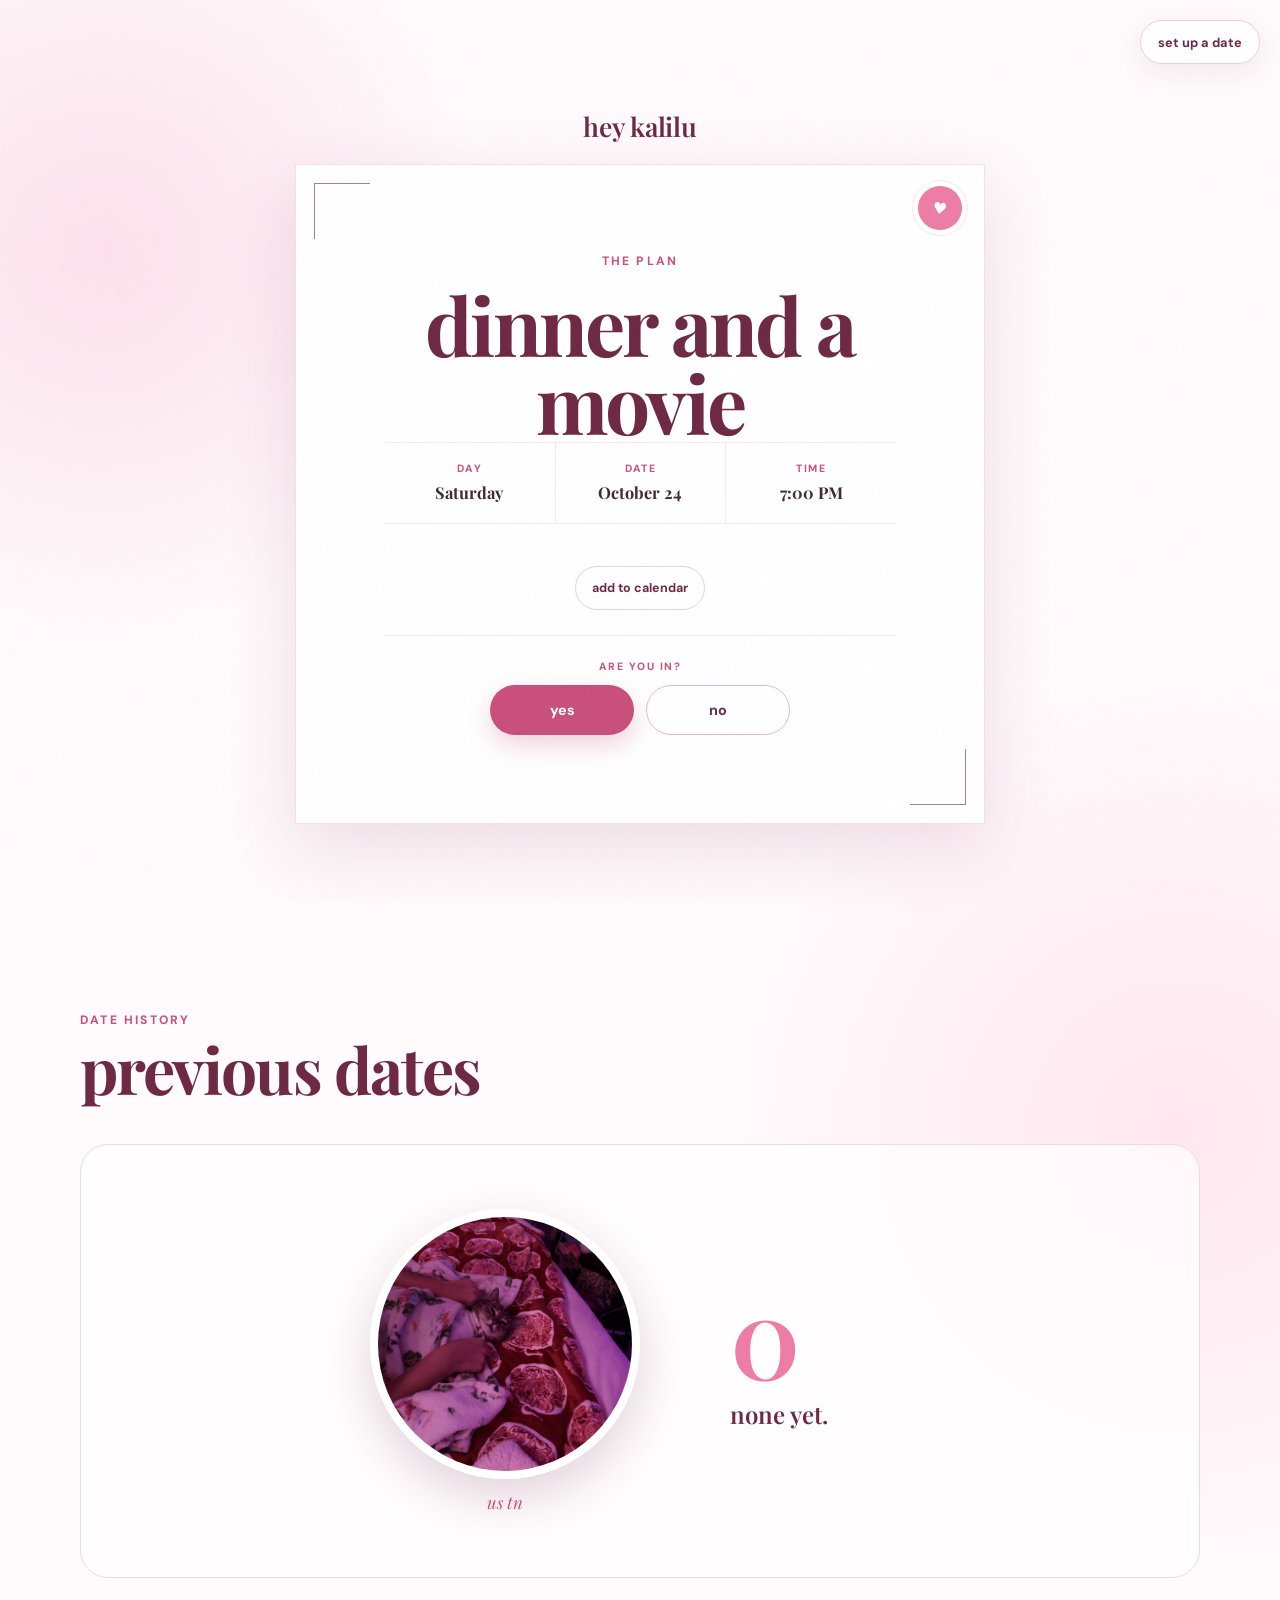
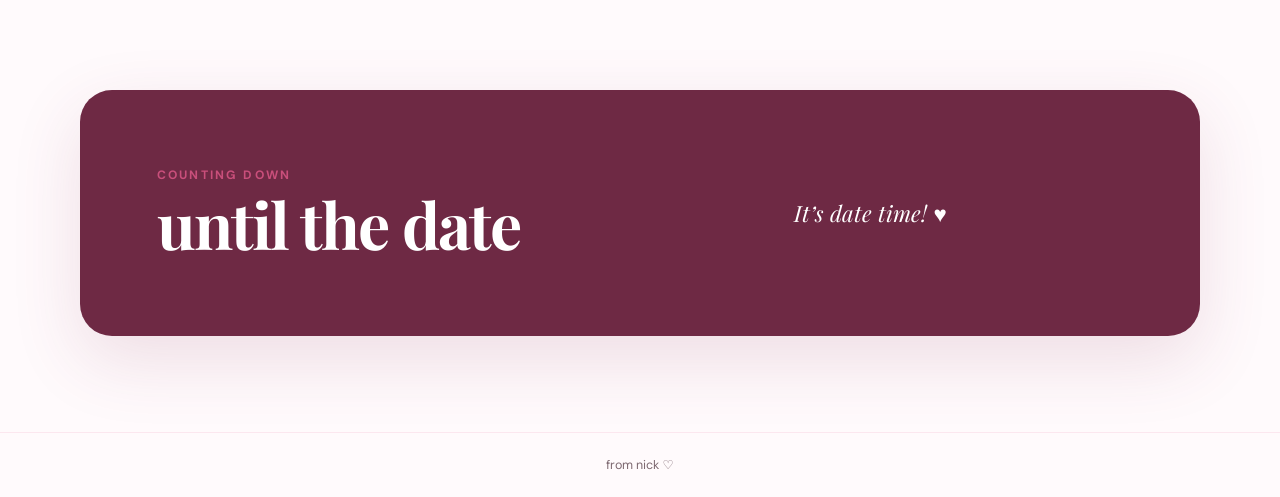
==== index.html @ b5b6024d "initial commit" ====
<!doctype html>
<html lang="en">
  <head>
    <meta charset="UTF-8" />
    <meta name="viewport" content="width=device-width, initial-scale=1.0" />
    <meta name="theme-color" content="#fff7fa" />
    <meta name="description" content="Tonight's plan for Kalilu." />
    <title>hey kalilu</title>
    <link rel="preconnect" href="https://fonts.googleapis.com" />
    <link rel="preconnect" href="https://fonts.gstatic.com" crossorigin />
    <link href="https://fonts.googleapis.com/css2?family=DM+Sans:wght@400;500;600;700&family=Playfair+Display:ital,wght@0,600;1,600&display=swap" rel="stylesheet" />
    <link rel="stylesheet" href="styles.css" />
  </head>
  <body>
    <div class="petal-field" aria-hidden="true"></div>

    <nav class="site-toolbar" aria-label="Date options">
      <a class="setup-date-link" data-reply-link href="setup.html">set up a date</a>
    </nav>

    <main>
      <section class="hero" aria-labelledby="plan-title">
        <p class="top-note">hey <span data-her-name>kalilu</span></p>

        <div class="card invitation-card">
          <div class="stamp" aria-hidden="true">♥</div>
          <p class="eyebrow plan-label">the plan</p>
          <h1 id="plan-title" data-plan-title>dinner and a movie</h1>
          <p class="plan-note" data-plan-note hidden></p>

          <div class="date-ticket" aria-label="Date details">
            <div>
              <span class="detail-label">Day</span>
              <strong data-day>Saturday</strong>
            </div>
            <div>
              <span class="detail-label">Date</span>
              <strong data-date>October 24</strong>
            </div>
            <div>
              <span class="detail-label">Time</span>
              <strong data-time>7:00 PM</strong>
            </div>
          </div>

          <div class="location" data-location-wrap hidden>
            <span class="detail-label">Location</span>
            <strong data-location></strong>
          </div>

          <a class="calendar-button" data-calendar download="date.ics" href="#">add to calendar</a>

          <div class="response-box">
            <span class="detail-label">Are you in?</span>
            <div class="response-actions">
              <button class="button button-primary" data-response="yes" type="button">yes</button>
              <button class="button button-secondary" data-response="no" type="button">no</button>
            </div>
          </div>

        </div>
      </section>

      <section class="date-history section-shell" aria-labelledby="history-title">
        <div class="section-heading">
          <p class="eyebrow">date history</p>
          <h2 id="history-title">previous dates</h2>
        </div>

        <div class="history-empty">
          <figure class="tonight-photo">
            <img src="assets/us-tonight.jpg" alt="Us together in bed with the cat" />
            <figcaption>us tn</figcaption>
          </figure>
          <div class="empty-copy">
            <span class="empty-count">0</span>
            <p>none yet.</p>
          </div>
        </div>
      </section>

      <section class="countdown-section section-shell" aria-labelledby="countdown-title">
        <div class="countdown-copy">
          <p class="eyebrow">Counting down</p>
          <h2 id="countdown-title">until the date</h2>
        </div>
        <div class="countdown" aria-live="polite">
          <div><strong id="days">00</strong><span>days</span></div>
          <div><strong id="hours">00</strong><span>hours</span></div>
          <div><strong id="minutes">00</strong><span>minutes</span></div>
          <div><strong id="seconds">00</strong><span>seconds</span></div>
        </div>
        <p class="countdown-fallback" id="countdown-fallback" hidden>It’s date time! ♥</p>
      </section>

    </main>

    <footer>from <span data-your-name>nicky</span> <span aria-hidden="true">♡</span></footer>

    <script src="script.js"></script>
  </body>
</html>
---- styles.css ----
:root {
  --paper: #fffafc;
  --blush: #fce7ef;
  --rose: #ed7da5;
  --rose-dark: #c94f7b;
  --berry: #6e2944;
  --ink: #3f2932;
  --muted: #7d6870;
  --white: #ffffff;
  --shadow: 0 24px 70px rgba(132, 50, 83, 0.14);
  --serif: "Playfair Display", Georgia, serif;
  --sans: "DM Sans", system-ui, sans-serif;
}

* { box-sizing: border-box; }
[hidden] { display: none !important; }

html { scroll-behavior: smooth; }

body {
  margin: 0;
  color: var(--ink);
  background:
    radial-gradient(circle at 8% 12%, rgba(247, 190, 211, 0.42), transparent 24rem),
    radial-gradient(circle at 92% 54%, rgba(255, 218, 231, 0.6), transparent 28rem),
    var(--paper);
  font-family: var(--sans);
  overflow-x: hidden;
}

body::before {
  content: "";
  position: fixed;
  inset: 0;
  pointer-events: none;
  opacity: 0.28;
  background-image: url("data:image/svg+xml,%3Csvg viewBox='0 0 180 180' xmlns='http://www.w3.org/2000/svg'%3E%3Cfilter id='n'%3E%3CfeTurbulence type='fractalNoise' baseFrequency='.9' numOctaves='3' stitchTiles='stitch'/%3E%3C/filter%3E%3Crect width='100%25' height='100%25' filter='url(%23n)' opacity='.07'/%3E%3C/svg%3E");
  z-index: 10;
}

button, a { -webkit-tap-highlight-color: transparent; }

.site-toolbar {
  position: absolute;
  top: 1.25rem;
  right: 1.25rem;
  z-index: 11;
}

.setup-date-link {
  min-height: 44px;
  padding: 0.72rem 1.05rem;
  display: inline-flex;
  align-items: center;
  justify-content: center;
  color: var(--berry);
  background: rgba(255, 255, 255, 0.82);
  border: 1px solid #edcfda;
  border-radius: 999px;
  box-shadow: 0 8px 24px rgba(110, 41, 68, 0.08);
  font-size: 0.8rem;
  font-weight: 700;
  text-decoration: none;
  backdrop-filter: blur(10px);
  transition: transform 180ms ease, background 180ms ease;
}

.setup-date-link:hover { transform: translateY(-2px); background: var(--white); }
.setup-date-link:focus-visible { outline: 3px solid rgba(237, 125, 165, 0.36); outline-offset: 3px; }

.hero {
  min-height: 100svh;
  display: grid;
  place-items: center;
  align-content: center;
  gap: 1.25rem;
  padding: 5rem 1.25rem 3rem;
  position: relative;
}

.eyebrow {
  margin: 0;
  color: var(--rose-dark);
  font-size: 0.76rem;
  font-weight: 700;
  letter-spacing: 0.18em;
  text-transform: uppercase;
}

.top-note {
  margin: 0;
  color: var(--berry);
  font: 600 clamp(1.2rem, 3vw, 1.65rem) var(--serif);
  letter-spacing: -0.01em;
}

.card {
  width: min(690px, 100%);
  padding: clamp(2.2rem, 7vw, 5.5rem);
  text-align: center;
  background: rgba(255, 255, 255, 0.92);
  border: 1px solid rgba(201, 79, 123, 0.18);
  border-radius: 2px;
  box-shadow: var(--shadow);
  position: relative;
}

.invitation-card::before,
.invitation-card::after {
  content: "";
  position: absolute;
  width: 55px;
  height: 55px;
  border-color: var(--rose);
  opacity: 0.55;
}

.invitation-card::before { top: 18px; left: 18px; border-top: 1px solid; border-left: 1px solid; }
.invitation-card::after { right: 18px; bottom: 18px; border-right: 1px solid; border-bottom: 1px solid; }

.stamp {
  position: absolute;
  top: 1.35rem;
  right: 1.35rem;
  width: 44px;
  aspect-ratio: 1;
  display: grid;
  place-items: center;
  color: var(--white);
  background: var(--rose);
  border-radius: 50%;
  transform: rotate(8deg);
  box-shadow: 0 0 0 5px #fff, 0 0 0 6px var(--blush);
}

h1, h2, h3 { font-family: var(--serif); }

h1 {
  max-width: 520px;
  margin: 0 auto;
  color: var(--berry);
  font-size: clamp(2.55rem, 8vw, 5rem);
  line-height: 0.98;
  letter-spacing: -0.035em;
}

.plan-label { margin-bottom: 1rem; }

.plan-note {
  max-width: 500px;
  margin: 1.5rem auto 2rem;
  color: var(--muted);
  line-height: 1.75;
  white-space: pre-line;
}

.date-ticket {
  display: grid;
  grid-template-columns: repeat(3, 1fr);
  margin: 0 auto 1.4rem;
  border-block: 1px solid var(--blush);
}

.date-ticket > div { padding: 1.2rem 0.75rem; }
.date-ticket > div + div { border-left: 1px solid var(--blush); }

.detail-label {
  display: block;
  margin-bottom: 0.38rem;
  color: var(--rose-dark);
  font-size: 0.66rem;
  font-weight: 700;
  letter-spacing: 0.14em;
  text-transform: uppercase;
}

.date-ticket strong { font-family: var(--serif); font-size: 1.02rem; }

.location { margin: -0.25rem 0 0; color: var(--muted); font-size: 0.9rem; text-align: center; }
.location strong { color: var(--ink); font: 600 1rem var(--serif); }

.calendar-button {
  min-height: 44px;
  margin-top: 1.2rem;
  padding: 0.65rem 1rem;
  color: var(--berry);
  background: transparent;
  border: 1px solid #edcfda;
  border-radius: 999px;
  font: 700 0.78rem var(--sans);
  cursor: pointer;
  display: inline-flex;
  align-items: center;
  justify-content: center;
  text-decoration: none;
}
.calendar-button:hover { background: var(--blush); }
.calendar-button:focus-visible { outline: 3px solid rgba(237, 125, 165, 0.36); outline-offset: 3px; }

.response-box { margin-top: 1.6rem; padding-top: 1.5rem; border-top: 1px solid var(--blush); }
.response-actions { display: grid; grid-template-columns: 1fr 1fr; gap: 0.7rem; max-width: 300px; margin: 0.75rem auto 0; }
.response-actions .button { width: 100%; }

.actions { display: flex; justify-content: center; gap: 0.75rem; flex-wrap: wrap; }

.button {
  min-height: 50px;
  padding: 0.85rem 1.35rem;
  border: 1px solid transparent;
  border-radius: 999px;
  font: 700 0.9rem var(--sans);
  cursor: pointer;
  transition: transform 180ms ease, box-shadow 180ms ease, background 180ms ease;
}

.button:hover { transform: translateY(-2px); }
.button:focus-visible { outline: 3px solid rgba(237, 125, 165, 0.36); outline-offset: 3px; }
.button-primary { color: var(--white); background: var(--rose-dark); box-shadow: 0 10px 24px rgba(201, 79, 123, 0.25); }
.button-primary:hover { background: var(--berry); box-shadow: 0 13px 30px rgba(110, 41, 68, 0.25); }
.button-secondary { color: var(--berry); background: var(--white); border-color: #edb5c9; }
.button-secondary:hover { background: #fff6f9; }

.section-shell { width: min(1120px, calc(100% - 2.5rem)); margin: 0 auto; }
.section-heading { max-width: 650px; margin-bottom: 2.5rem; }
h2 { margin: 0.45rem 0 0; color: var(--berry); font-size: clamp(2.2rem, 5vw, 4.25rem); line-height: 1.07; letter-spacing: -0.03em; }

.date-history { padding: 7rem 0; }
.history-empty {
  min-height: 360px;
  padding: clamp(2rem, 6vw, 4rem);
  display: flex;
  align-items: center;
  justify-content: center;
  gap: clamp(2rem, 7vw, 6rem);
  background: rgba(255, 255, 255, 0.72);
  border: 1px solid #f3d7e1;
  border-radius: 28px;
}

.tonight-photo { margin: 0; text-align: center; }
.tonight-photo img {
  width: clamp(190px, 24vw, 270px);
  aspect-ratio: 1;
  display: block;
  object-fit: cover;
  object-position: 46% 54%;
  border: 8px solid var(--white);
  border-radius: 50%;
  box-shadow: 0 18px 50px rgba(110, 41, 68, 0.2);
}
.tonight-photo figcaption {
  margin-top: 0.8rem;
  color: var(--rose-dark);
  font: italic 1.05rem var(--serif);
}
.empty-copy { min-width: 180px; }
.empty-count { display: block; color: var(--rose); font: 600 clamp(4rem, 10vw, 7rem)/0.8 var(--serif); }
.empty-copy p { margin: 1.25rem 0 0.2rem; color: var(--berry); font: 600 1.5rem var(--serif); }

.countdown-section {
  padding: clamp(2.5rem, 6vw, 5rem);
  display: grid;
  grid-template-columns: 0.9fr 1.1fr;
  gap: 3rem;
  align-items: center;
  color: var(--white);
  background: var(--berry);
  border-radius: 32px;
  box-shadow: var(--shadow);
}

.countdown-section h2 { color: var(--white); }
.countdown { display: grid; grid-template-columns: repeat(4, 1fr); gap: 0.7rem; }
.countdown div { padding: 1.15rem 0.5rem; text-align: center; border: 1px solid rgba(255,255,255,0.18); border-radius: 16px; background: rgba(255,255,255,0.07); }
.countdown strong { display: block; font: 600 clamp(1.6rem, 4vw, 2.8rem) var(--serif); }
.countdown span { color: #efbccf; font-size: 0.68rem; text-transform: uppercase; letter-spacing: 0.1em; }
.countdown-fallback { text-align: center; font: italic 1.4rem var(--serif); }

footer { margin-top: 6rem; padding: 1.5rem; text-align: center; color: var(--muted); font-size: 0.78rem; border-top: 1px solid var(--blush); }

@media (max-width: 760px) {
  .site-toolbar {
    position: relative;
    top: auto;
    right: auto;
    padding: max(0.85rem, env(safe-area-inset-top)) 1.25rem 0;
  }
  .setup-date-link { width: 100%; min-height: 48px; }
  .hero { min-height: calc(100svh - 64px); padding-top: 2.5rem; }
  .card { padding: 4rem 1.35rem 2.2rem; }
  .stamp { width: 36px; font-size: 0.8rem; }
  .date-ticket { grid-template-columns: 1fr; }
  .date-ticket > div { padding: 0.8rem; }
  .date-ticket > div + div { border-left: 0; border-top: 1px solid var(--blush); }
  .actions { display: grid; }
  .history-empty { flex-direction: column; text-align: center; }
  .countdown-section { grid-template-columns: 1fr; gap: 2rem; border-radius: 24px; }
  .countdown { grid-template-columns: repeat(2, 1fr); }
  .date-history { padding-block: 5rem; }
}

/* Link builder */
.setup-page { min-height: 100svh; padding: 3rem 1.25rem; }
.setup-shell { width: min(760px, 100%); margin: 0 auto; }
.setup-card { padding: clamp(1.4rem, 5vw, 3rem); text-align: left; border-radius: 24px; }
.setup-form { display: grid; grid-template-columns: 1fr 1fr; gap: 1.1rem; }
.field { display: grid; gap: 0.45rem; }
.field-wide { grid-column: 1 / -1; }
.field label { color: var(--berry); font-size: 0.78rem; font-weight: 700; }
.person-field { margin: 0 0 0.25rem; padding: 0; border: 0; }
.person-field legend { margin-bottom: 0.65rem; color: var(--berry); font-size: 0.78rem; font-weight: 700; }
.person-picker { display: grid; grid-template-columns: 1fr 1fr; gap: 0.75rem; }
.person-picker input { position: absolute; width: 1px; height: 1px; opacity: 0; }
.person-picker label {
  min-height: 52px;
  display: grid;
  place-items: center;
  color: var(--berry);
  background: var(--white);
  border: 1px solid #edcfda;
  border-radius: 14px;
  font-weight: 700;
  cursor: pointer;
  transition: border-color 180ms ease, background 180ms ease, color 180ms ease;
}
.person-picker input:checked + label { color: var(--white); background: var(--berry); border-color: var(--berry); }
.person-picker input:focus-visible + label { outline: 3px solid rgba(237, 125, 165, 0.36); outline-offset: 3px; }
.field input, .field textarea, .field select {
  width: 100%;
  padding: 0.9rem 1rem;
  color: var(--ink);
  background: var(--white);
  border: 1px solid #edcfda;
  border-radius: 12px;
  font: 500 1rem var(--sans);
}
.field textarea { min-height: 100px; resize: vertical; }
.field input:focus, .field textarea:focus, .field select:focus { outline: 3px solid rgba(237, 125, 165, 0.25); border-color: var(--rose); }
.setup-form .button { grid-column: 1 / -1; justify-self: start; margin-top: 0.5rem; }
.link-result { margin-top: 1.5rem; padding: 1.25rem; background: var(--blush); border-radius: 16px; }
.link-result label { display: block; margin-bottom: 0.5rem; color: var(--berry); font-size: 0.78rem; font-weight: 700; }
.link-row { display: flex; gap: 0.65rem; }
.link-row input { min-width: 0; flex: 1; padding: 0.75rem; border: 1px solid #edcfda; border-radius: 10px; font: 0.82rem var(--sans); }
.result-actions { display: flex; gap: 0.75rem; margin-top: 0.8rem; align-items: center; }
.preview-link { color: var(--berry); font-size: 0.86rem; font-weight: 700; }

/* Response builder and reply page */
.response-page { min-height: 100svh; display: grid; place-items: center; padding: 2rem 1.25rem; }
.response-shell { width: min(620px, 100%); }
.response-card { padding: clamp(2rem, 8vw, 4.5rem); border-radius: 26px; }
.response-card h1 { margin-bottom: 0.75rem; font-size: clamp(3rem, 10vw, 5.5rem); }
.response-from { margin-bottom: 0.8rem; }
.response-reference { margin: 0 0 2rem; color: var(--muted); }
.response-form { display: grid; gap: 1.1rem; text-align: left; }
.response-form .button { justify-self: center; margin-top: 0.25rem; }
.response-message { margin: 1.5rem auto 0; color: var(--ink); font-size: 1.05rem; line-height: 1.65; white-space: pre-line; }
.response-free { margin: 1.5rem auto 0; color: var(--rose-dark); font: 600 1.25rem var(--serif); }
.reply-result { margin-top: 1.5rem; padding: 1.15rem; text-align: left; background: var(--blush); border-radius: 16px; }
.reply-result > label { display: block; margin-bottom: 0.5rem; color: var(--berry); font-size: 0.78rem; font-weight: 700; }
.reply-status { color: var(--muted); font-size: 0.76rem; }

@media (max-width: 600px) {
  .setup-form { grid-template-columns: 1fr; }
  .field-wide { grid-column: auto; }
  .setup-form .button { grid-column: auto; width: 100%; }
  .link-row { flex-direction: column; }
  .response-form .button { width: 100%; }
}

@media (prefers-reduced-motion: reduce) {
  *, *::before, *::after { scroll-behavior: auto !important; animation-duration: 0.01ms !important; animation-iteration-count: 1 !important; transition-duration: 0.01ms !important; }
}
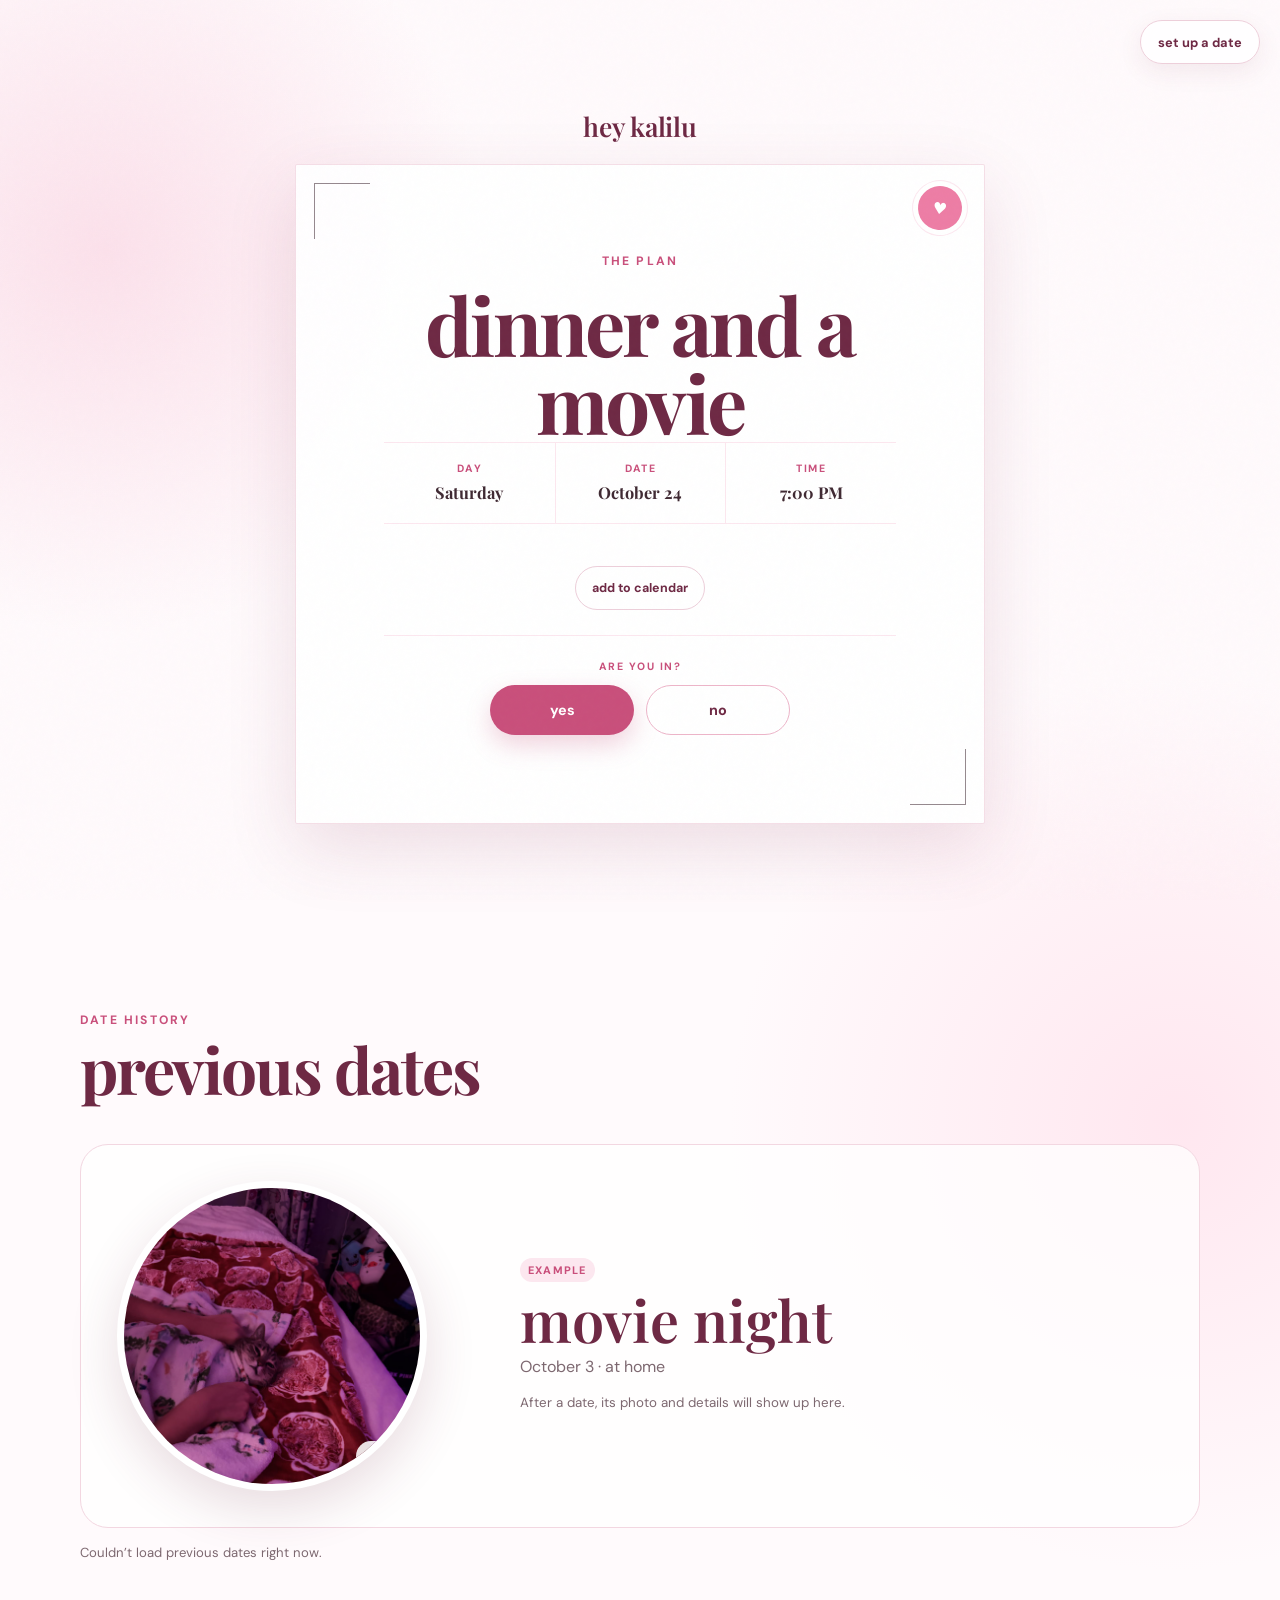
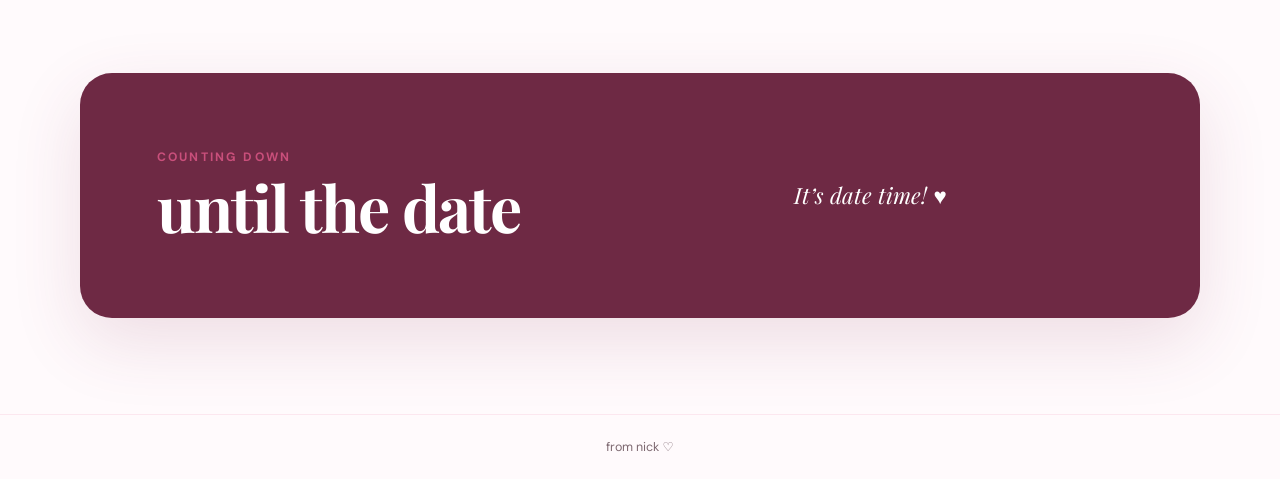
==== commit e3e242af: "another update" ====
--- a/index.html
+++ b/index.html
@@ -4,8 +4,21 @@
     <meta charset="UTF-8" />
     <meta name="viewport" content="width=device-width, initial-scale=1.0" />
     <meta name="theme-color" content="#fff7fa" />
-    <meta name="description" content="Tonight's plan for Kalilu." />
-    <title>hey kalilu</title>
+    <meta name="description" content="A date plan for you." />
+    <meta property="og:title" content="date invite" />
+    <meta property="og:description" content="a date plan for you ♡" />
+    <meta property="og:type" content="website" />
+    <meta property="og:url" content="https://beanzbeanz.github.io/dateapp/" />
+    <meta property="og:image" content="https://beanzbeanz.github.io/dateapp/assets/date-invite-preview.png" />
+    <meta property="og:image:type" content="image/png" />
+    <meta property="og:image:width" content="1200" />
+    <meta property="og:image:height" content="630" />
+    <meta property="og:image:alt" content="Date invite on a pink background" />
+    <meta name="twitter:card" content="summary_large_image" />
+    <meta name="twitter:title" content="date invite" />
+    <meta name="twitter:description" content="a date plan for you ♡" />
+    <meta name="twitter:image" content="https://beanzbeanz.github.io/dateapp/assets/date-invite-preview.png" />
+    <title>date invite</title>
     <link rel="preconnect" href="https://fonts.googleapis.com" />
     <link rel="preconnect" href="https://fonts.gstatic.com" crossorigin />
     <link href="https://fonts.googleapis.com/css2?family=DM+Sans:wght@400;500;600;700&family=Playfair+Display:ital,wght@0,600;1,600&display=swap" rel="stylesheet" />
@@ -67,16 +80,21 @@
           <h2 id="history-title">previous dates</h2>
         </div>
 
-        <div class="history-empty">
-          <figure class="tonight-photo">
-            <img src="assets/us-tonight.jpg" alt="Us together in bed with the cat" />
-            <figcaption>us tn</figcaption>
-          </figure>
-          <div class="empty-copy">
-            <span class="empty-count">0</span>
-            <p>none yet.</p>
-          </div>
+        <div class="history-list" id="history-list">
+          <article class="history-card history-example" data-history-example>
+            <figure class="history-photo">
+              <img src="assets/us-tonight.jpg" alt="Us together in bed with the cat" />
+              <figcaption>us tn</figcaption>
+            </figure>
+            <div class="history-card-copy">
+              <span class="history-badge">example</span>
+              <h3>movie night</h3>
+              <p>October 3 · at home</p>
+              <small>After a date, its photo and details will show up here.</small>
+            </div>
+          </article>
         </div>
+        <p class="history-status" id="history-status" aria-live="polite"></p>
       </section>
 
       <section class="countdown-section section-shell" aria-labelledby="countdown-title">
@@ -97,6 +115,8 @@
 
     <footer>from <span data-your-name>nicky</span> <span aria-hidden="true">♡</span></footer>
 
+    <script src="supabase-config.js"></script>
+    <script src="shared-data.js"></script>
     <script src="script.js"></script>
   </body>
 </html>
--- a/styles.css
+++ b/styles.css
@@ -257,6 +257,43 @@
 .empty-count { display: block; color: var(--rose); font: 600 clamp(4rem, 10vw, 7rem)/0.8 var(--serif); }
 .empty-copy p { margin: 1.25rem 0 0.2rem; color: var(--berry); font: 600 1.5rem var(--serif); }
 
+.history-list { display: grid; gap: 1.25rem; }
+.history-card {
+  min-height: 250px;
+  padding: clamp(1.25rem, 4vw, 2.25rem);
+  display: grid;
+  grid-template-columns: minmax(180px, 0.7fr) 1.3fr;
+  gap: clamp(1.5rem, 5vw, 3.5rem);
+  align-items: center;
+  background: rgba(255, 255, 255, 0.76);
+  border: 1px solid #f3d7e1;
+  border-radius: 28px;
+}
+.history-photo {
+  width: 100%;
+  max-width: 310px;
+  aspect-ratio: 1;
+  margin: 0;
+  position: relative;
+  overflow: hidden;
+  display: grid;
+  place-items: center;
+  color: var(--rose-dark);
+  background: var(--blush);
+  border: 7px solid var(--white);
+  border-radius: 50%;
+  box-shadow: 0 18px 50px rgba(110, 41, 68, 0.16);
+}
+.history-photo img { width: 100%; height: 100%; display: block; object-fit: cover; object-position: 46% 54%; }
+.history-photo figcaption { position: absolute; right: 1rem; bottom: 0.8rem; padding: 0.3rem 0.55rem; color: var(--berry); background: rgba(255,255,255,0.88); border-radius: 999px; font: italic 0.9rem var(--serif); }
+.history-photo-upload span { font-weight: 700; }
+.history-photo-upload input { position: absolute; inset: 0; width: 100%; height: 100%; cursor: pointer; opacity: 0; }
+.history-card-copy h3 { margin: 0.6rem 0 0.4rem; color: var(--berry); font: 600 clamp(2rem, 5vw, 3.6rem)/1.05 var(--serif); }
+.history-card-copy p { margin: 0; color: var(--muted); }
+.history-card-copy small { display: block; max-width: 42ch; margin-top: 1rem; color: var(--muted); line-height: 1.55; }
+.history-badge { padding: 0.3rem 0.55rem; color: var(--rose-dark); background: var(--blush); border-radius: 999px; font-size: 0.68rem; font-weight: 800; letter-spacing: 0.1em; text-transform: uppercase; }
+.history-status { min-height: 1.2em; margin: 1rem 0 0; color: var(--muted); font-size: 0.82rem; }
+
 .countdown-section {
   padding: clamp(2.5rem, 6vw, 5rem);
   display: grid;
@@ -294,6 +331,8 @@
   .date-ticket > div + div { border-left: 0; border-top: 1px solid var(--blush); }
   .actions { display: grid; }
   .history-empty { flex-direction: column; text-align: center; }
+  .history-card { grid-template-columns: 1fr; text-align: center; }
+  .history-photo { max-width: 250px; margin-inline: auto; }
   .countdown-section { grid-template-columns: 1fr; gap: 2rem; border-radius: 24px; }
   .countdown { grid-template-columns: repeat(2, 1fr); }
   .date-history { padding-block: 5rem; }
@@ -303,8 +342,8 @@
 .setup-page { min-height: 100svh; padding: 3rem 1.25rem; }
 .setup-shell { width: min(760px, 100%); margin: 0 auto; }
 .setup-card { padding: clamp(1.4rem, 5vw, 3rem); text-align: left; border-radius: 24px; }
-.setup-form { display: grid; grid-template-columns: 1fr 1fr; gap: 1.1rem; }
-.field { display: grid; gap: 0.45rem; }
+.setup-form { display: grid; grid-template-columns: minmax(0, 1fr) minmax(0, 1fr); gap: 1.1rem; }
+.field { min-width: 0; display: grid; gap: 0.45rem; }
 .field-wide { grid-column: 1 / -1; }
 .field label { color: var(--berry); font-size: 0.78rem; font-weight: 700; }
 .person-field { margin: 0 0 0.25rem; padding: 0; border: 0; }
@@ -326,6 +365,8 @@
 .person-picker input:checked + label { color: var(--white); background: var(--berry); border-color: var(--berry); }
 .person-picker input:focus-visible + label { outline: 3px solid rgba(237, 125, 165, 0.36); outline-offset: 3px; }
 .field input, .field textarea, .field select {
+  min-width: 0;
+  max-width: 100%;
   width: 100%;
   padding: 0.9rem 1rem;
   color: var(--ink);
@@ -334,14 +375,28 @@
   border-radius: 12px;
   font: 500 1rem var(--sans);
 }
+.field input[type="date"], .field input[type="time"] {
+  min-height: 52px;
+  display: block;
+  appearance: none;
+  -webkit-appearance: none;
+}
+.field input[type="date"]::-webkit-date-and-time-value,
+.field input[type="time"]::-webkit-date-and-time-value {
+  min-width: 0;
+  text-align: left;
+}
 .field textarea { min-height: 100px; resize: vertical; }
 .field input:focus, .field textarea:focus, .field select:focus { outline: 3px solid rgba(237, 125, 165, 0.25); border-color: var(--rose); }
 .setup-form .button { grid-column: 1 / -1; justify-self: start; margin-top: 0.5rem; }
+.form-status { min-height: 1.25rem; margin: 0; color: var(--rose-dark); font-size: 0.82rem; line-height: 1.45; }
+.button:disabled { cursor: wait; opacity: 0.65; transform: none; }
 .link-result { margin-top: 1.5rem; padding: 1.25rem; background: var(--blush); border-radius: 16px; }
 .link-result label { display: block; margin-bottom: 0.5rem; color: var(--berry); font-size: 0.78rem; font-weight: 700; }
 .link-row { display: flex; gap: 0.65rem; }
 .link-row input { min-width: 0; flex: 1; padding: 0.75rem; border: 1px solid #edcfda; border-radius: 10px; font: 0.82rem var(--sans); }
-.result-actions { display: flex; gap: 0.75rem; margin-top: 0.8rem; align-items: center; }
+.result-actions { display: flex; flex-wrap: wrap; gap: 0.75rem; margin-top: 0.8rem; align-items: center; }
+.messages-link { min-height: 44px; padding: 0.68rem 0.9rem; text-decoration: none; }
 .preview-link { color: var(--berry); font-size: 0.86rem; font-weight: 700; }
 
 /* Response builder and reply page */
@@ -360,10 +415,14 @@
 .reply-status { color: var(--muted); font-size: 0.76rem; }
 
 @media (max-width: 600px) {
-  .setup-form { grid-template-columns: 1fr; }
+  .setup-page { padding-inline: 0.75rem; }
+  .setup-card { min-width: 0; padding-inline: 1rem; }
+  .setup-form { min-width: 0; grid-template-columns: minmax(0, 1fr); }
   .field-wide { grid-column: auto; }
   .setup-form .button { grid-column: auto; width: 100%; }
   .link-row { flex-direction: column; }
+  .result-actions { align-items: stretch; flex-direction: column; }
+  .messages-link { width: 100%; }
   .response-form .button { width: 100%; }
 }
 
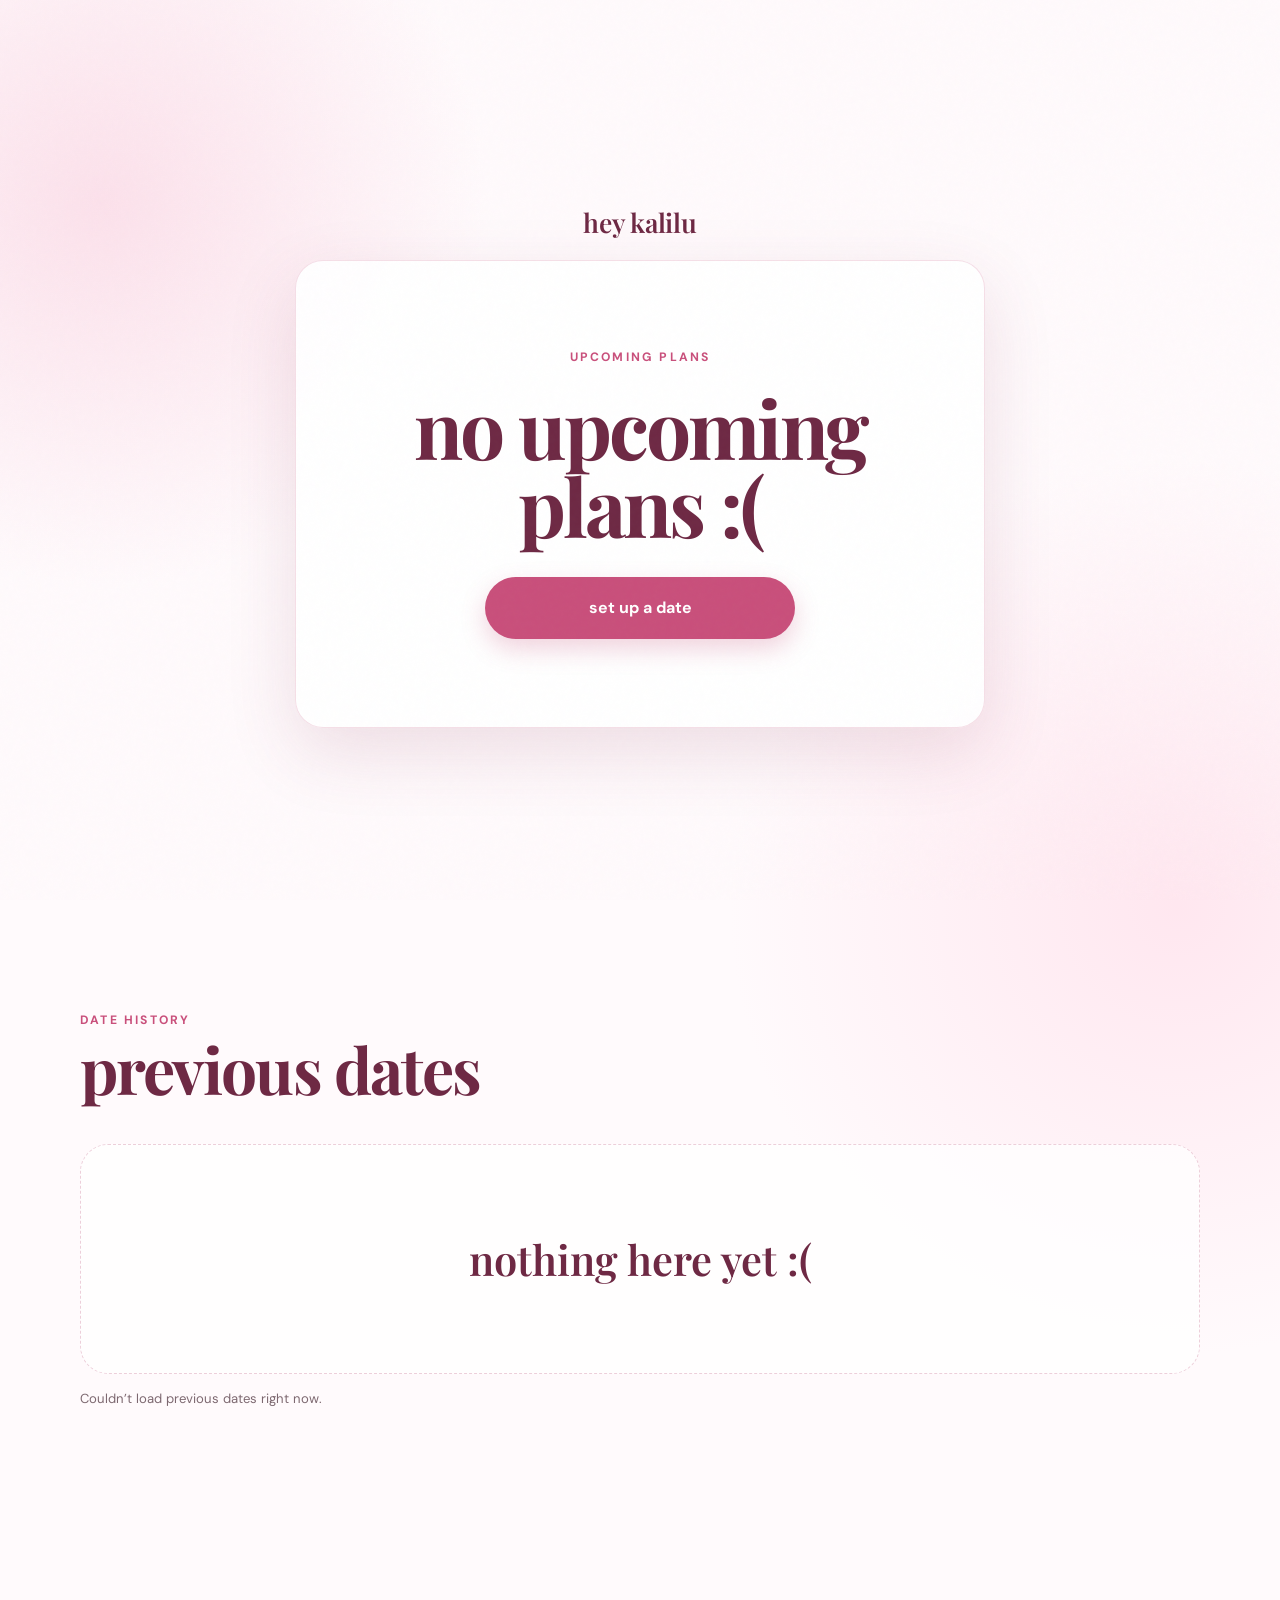
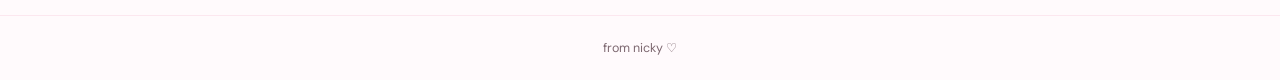
==== commit cc4c1139: "derp" ====
--- a/index.html
+++ b/index.html
@@ -28,14 +28,16 @@
     <div class="petal-field" aria-hidden="true"></div>
 
     <nav class="site-toolbar" aria-label="Date options">
-      <a class="setup-date-link" data-reply-link href="setup.html">set up a date</a>
+      <a class="setup-date-link" data-setup-link href="setup.html">set up a date</a>
     </nav>
 
     <main>
       <section class="hero" aria-labelledby="plan-title">
         <p class="top-note">hey <span data-her-name>kalilu</span></p>
 
-        <div class="card invitation-card">
+        <p class="plan-loading" data-plan-loading aria-live="polite">checking upcoming plans…</p>
+
+        <div class="card invitation-card" data-plan-card hidden>
           <div class="stamp" aria-hidden="true">♥</div>
           <p class="eyebrow plan-label">the plan</p>
           <h1 id="plan-title" data-plan-title>dinner and a movie</h1>
@@ -63,7 +65,9 @@
 
           <a class="calendar-button" data-calendar download="date.ics" href="#">add to calendar</a>
 
-          <div class="response-box">
+          <p class="plan-status" data-plan-status hidden></p>
+
+          <div class="response-box" data-response-box>
             <span class="detail-label">Are you in?</span>
             <div class="response-actions">
               <button class="button button-primary" data-response="yes" type="button">yes</button>
@@ -72,6 +76,18 @@
           </div>
 
         </div>
+
+        <div class="empty-plan card" data-empty-plan hidden>
+          <p class="eyebrow">upcoming plans</p>
+          <h1>no upcoming plans :(</h1>
+          <a class="button button-primary empty-setup-button" data-setup-link href="setup.html">set up a date</a>
+        </div>
+
+        <section class="more-upcoming" data-more-upcoming hidden aria-labelledby="more-upcoming-title">
+          <p class="eyebrow">after that</p>
+          <h2 id="more-upcoming-title">more upcoming plans</h2>
+          <div class="upcoming-list" data-upcoming-list></div>
+        </section>
       </section>
 
       <section class="date-history section-shell" aria-labelledby="history-title">
@@ -81,23 +97,14 @@
         </div>
 
         <div class="history-list" id="history-list">
-          <article class="history-card history-example" data-history-example>
-            <figure class="history-photo">
-              <img src="assets/us-tonight.jpg" alt="Us together in bed with the cat" />
-              <figcaption>us tn</figcaption>
-            </figure>
-            <div class="history-card-copy">
-              <span class="history-badge">example</span>
-              <h3>movie night</h3>
-              <p>October 3 · at home</p>
-              <small>After a date, its photo and details will show up here.</small>
-            </div>
-          </article>
+          <div class="history-empty-state" data-history-empty>
+            <p>nothing here yet :(</p>
+          </div>
         </div>
         <p class="history-status" id="history-status" aria-live="polite"></p>
       </section>
 
-      <section class="countdown-section section-shell" aria-labelledby="countdown-title">
+      <section class="countdown-section section-shell" data-countdown-section hidden aria-labelledby="countdown-title">
         <div class="countdown-copy">
           <p class="eyebrow">Counting down</p>
           <h2 id="countdown-title">until the date</h2>
--- a/styles.css
+++ b/styles.css
@@ -68,6 +68,8 @@
 .setup-date-link:hover { transform: translateY(-2px); background: var(--white); }
 .setup-date-link:focus-visible { outline: 3px solid rgba(237, 125, 165, 0.36); outline-offset: 3px; }
 
+.site-toolbar.is-secondary { opacity: 0.9; }
+
 .hero {
   min-height: 100svh;
   display: grid;
@@ -93,6 +95,8 @@
   font: 600 clamp(1.2rem, 3vw, 1.65rem) var(--serif);
   letter-spacing: -0.01em;
 }
+
+.plan-loading { margin: 1rem 0; color: var(--muted); font-size: 0.86rem; }
 
 .card {
   width: min(690px, 100%);
@@ -220,6 +224,54 @@
 .button-secondary { color: var(--berry); background: var(--white); border-color: #edb5c9; }
 .button-secondary:hover { background: #fff6f9; }
 
+.plan-status {
+  width: fit-content;
+  margin: 1.5rem auto 0;
+  padding: 0.5rem 0.8rem;
+  color: var(--rose-dark);
+  background: var(--blush);
+  border-radius: 999px;
+  font-size: 0.76rem;
+  font-weight: 700;
+}
+
+.empty-plan {
+  min-height: 390px;
+  display: grid;
+  place-content: center;
+  gap: 1.4rem;
+  border-radius: 28px;
+}
+.empty-plan h1 { font-size: clamp(3rem, 8vw, 5rem); }
+.empty-setup-button {
+  min-width: min(310px, 100%);
+  min-height: 62px;
+  margin: 0.6rem auto 0;
+  display: inline-flex;
+  align-items: center;
+  justify-content: center;
+  font-size: 1rem;
+  text-decoration: none;
+}
+
+.more-upcoming { width: min(690px, 100%); margin-top: 1.5rem; text-align: center; }
+.more-upcoming h2 { margin-bottom: 1.2rem; font-size: clamp(2rem, 5vw, 3rem); }
+.upcoming-list { display: grid; gap: 0.85rem; }
+.upcoming-item {
+  padding: 1.15rem 1.3rem;
+  display: grid;
+  grid-template-columns: minmax(0, 1fr) auto;
+  gap: 1rem;
+  align-items: center;
+  text-align: left;
+  background: rgba(255, 255, 255, 0.8);
+  border: 1px solid #f3d7e1;
+  border-radius: 18px;
+}
+.upcoming-item h3 { margin: 0 0 0.3rem; color: var(--berry); font-size: 1.35rem; }
+.upcoming-item p { margin: 0; color: var(--muted); font-size: 0.82rem; }
+.upcoming-item span { color: var(--rose-dark); font-size: 0.7rem; font-weight: 700; text-transform: lowercase; }
+
 .section-shell { width: min(1120px, calc(100% - 2.5rem)); margin: 0 auto; }
 .section-heading { max-width: 650px; margin-bottom: 2.5rem; }
 h2 { margin: 0.45rem 0 0; color: var(--berry); font-size: clamp(2.2rem, 5vw, 4.25rem); line-height: 1.07; letter-spacing: -0.03em; }
@@ -258,6 +310,16 @@
 .empty-copy p { margin: 1.25rem 0 0.2rem; color: var(--berry); font: 600 1.5rem var(--serif); }
 
 .history-list { display: grid; gap: 1.25rem; }
+.history-empty-state {
+  min-height: 230px;
+  display: grid;
+  place-items: center;
+  text-align: center;
+  background: rgba(255, 255, 255, 0.72);
+  border: 1px dashed #edcfda;
+  border-radius: 28px;
+}
+.history-empty-state p { margin: 0; color: var(--berry); font: 600 clamp(1.7rem, 4vw, 2.6rem) var(--serif); }
 .history-card {
   min-height: 250px;
   padding: clamp(1.25rem, 4vw, 2.25rem);
@@ -336,6 +398,9 @@
   .countdown-section { grid-template-columns: 1fr; gap: 2rem; border-radius: 24px; }
   .countdown { grid-template-columns: repeat(2, 1fr); }
   .date-history { padding-block: 5rem; }
+  .empty-plan { min-height: 56svh; padding-inline: 1.25rem; }
+  .empty-setup-button { width: 100%; min-width: 0; }
+  .upcoming-item { grid-template-columns: 1fr; text-align: center; }
 }
 
 /* Link builder */
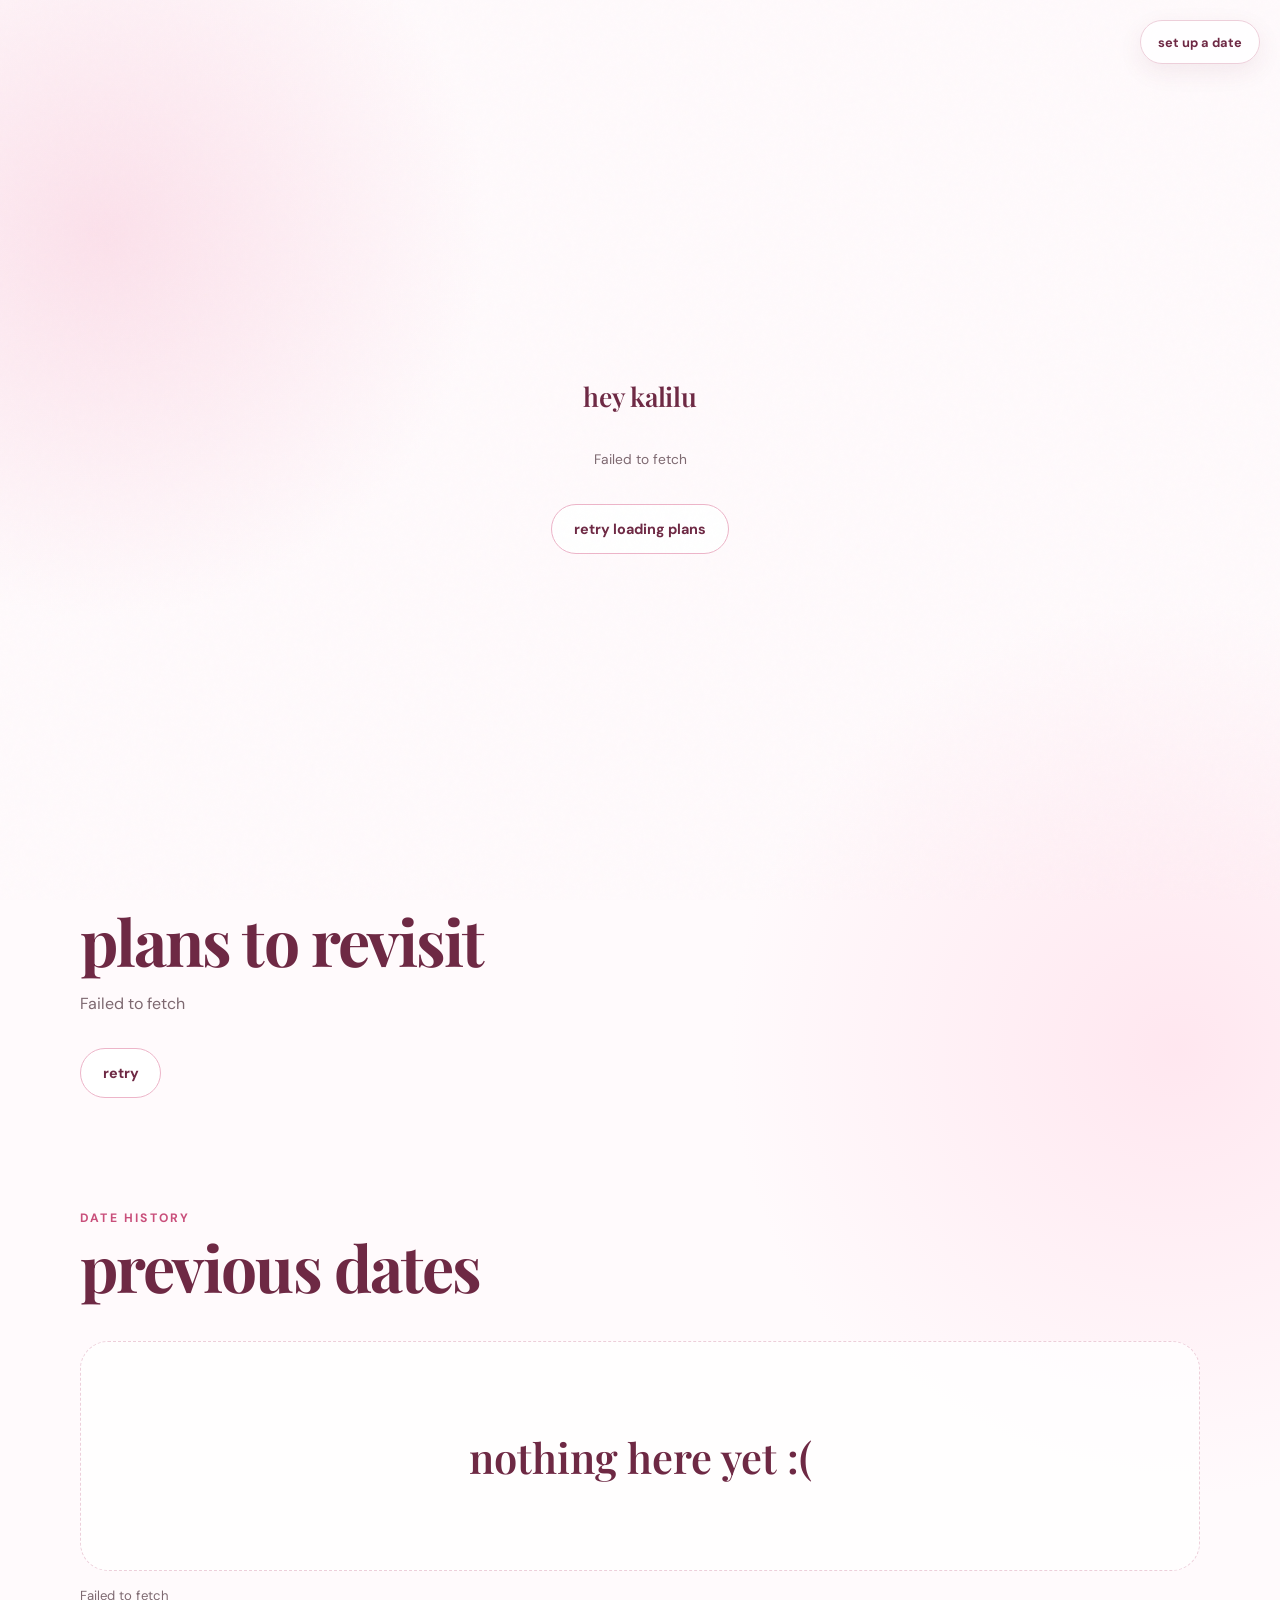
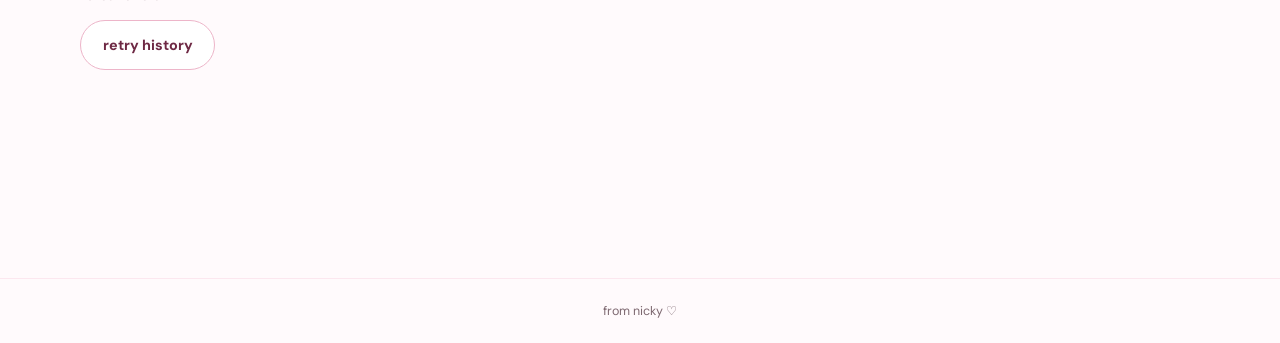
==== commit 242418b7: "derp;" ====
--- a/index.html
+++ b/index.html
@@ -1,129 +1,143 @@
-<!doctype html>
-<html lang="en">
-  <head>
-    <meta charset="UTF-8" />
-    <meta name="viewport" content="width=device-width, initial-scale=1.0" />
-    <meta name="theme-color" content="#fff7fa" />
-    <meta name="description" content="A date plan for you." />
-    <meta property="og:title" content="date invite" />
-    <meta property="og:description" content="a date plan for you ♡" />
-    <meta property="og:type" content="website" />
-    <meta property="og:url" content="https://beanzbeanz.github.io/dateapp/" />
-    <meta property="og:image" content="https://beanzbeanz.github.io/dateapp/assets/date-invite-preview.png" />
-    <meta property="og:image:type" content="image/png" />
-    <meta property="og:image:width" content="1200" />
-    <meta property="og:image:height" content="630" />
-    <meta property="og:image:alt" content="Date invite on a pink background" />
-    <meta name="twitter:card" content="summary_large_image" />
-    <meta name="twitter:title" content="date invite" />
-    <meta name="twitter:description" content="a date plan for you ♡" />
-    <meta name="twitter:image" content="https://beanzbeanz.github.io/dateapp/assets/date-invite-preview.png" />
-    <title>date invite</title>
-    <link rel="preconnect" href="https://fonts.googleapis.com" />
-    <link rel="preconnect" href="https://fonts.gstatic.com" crossorigin />
-    <link href="https://fonts.googleapis.com/css2?family=DM+Sans:wght@400;500;600;700&family=Playfair+Display:ital,wght@0,600;1,600&display=swap" rel="stylesheet" />
-    <link rel="stylesheet" href="styles.css" />
-  </head>
-  <body>
-    <div class="petal-field" aria-hidden="true"></div>
-
-    <nav class="site-toolbar" aria-label="Date options">
-      <a class="setup-date-link" data-setup-link href="setup.html">set up a date</a>
-    </nav>
-
-    <main>
-      <section class="hero" aria-labelledby="plan-title">
-        <p class="top-note">hey <span data-her-name>kalilu</span></p>
-
-        <p class="plan-loading" data-plan-loading aria-live="polite">checking upcoming plans…</p>
-
-        <div class="card invitation-card" data-plan-card hidden>
-          <div class="stamp" aria-hidden="true">♥</div>
-          <p class="eyebrow plan-label">the plan</p>
-          <h1 id="plan-title" data-plan-title>dinner and a movie</h1>
-          <p class="plan-note" data-plan-note hidden></p>
-
-          <div class="date-ticket" aria-label="Date details">
-            <div>
-              <span class="detail-label">Day</span>
-              <strong data-day>Saturday</strong>
-            </div>
-            <div>
-              <span class="detail-label">Date</span>
-              <strong data-date>October 24</strong>
-            </div>
-            <div>
-              <span class="detail-label">Time</span>
-              <strong data-time>7:00 PM</strong>
-            </div>
-          </div>
-
-          <div class="location" data-location-wrap hidden>
-            <span class="detail-label">Location</span>
-            <strong data-location></strong>
-          </div>
-
-          <a class="calendar-button" data-calendar download="date.ics" href="#">add to calendar</a>
-
-          <p class="plan-status" data-plan-status hidden></p>
-
-          <div class="response-box" data-response-box>
-            <span class="detail-label">Are you in?</span>
-            <div class="response-actions">
-              <button class="button button-primary" data-response="yes" type="button">yes</button>
-              <button class="button button-secondary" data-response="no" type="button">no</button>
-            </div>
-          </div>
-
-        </div>
-
-        <div class="empty-plan card" data-empty-plan hidden>
-          <p class="eyebrow">upcoming plans</p>
-          <h1>no upcoming plans :(</h1>
-          <a class="button button-primary empty-setup-button" data-setup-link href="setup.html">set up a date</a>
-        </div>
-
-        <section class="more-upcoming" data-more-upcoming hidden aria-labelledby="more-upcoming-title">
-          <p class="eyebrow">after that</p>
-          <h2 id="more-upcoming-title">more upcoming plans</h2>
-          <div class="upcoming-list" data-upcoming-list></div>
-        </section>
-      </section>
-
-      <section class="date-history section-shell" aria-labelledby="history-title">
-        <div class="section-heading">
-          <p class="eyebrow">date history</p>
-          <h2 id="history-title">previous dates</h2>
-        </div>
-
-        <div class="history-list" id="history-list">
-          <div class="history-empty-state" data-history-empty>
-            <p>nothing here yet :(</p>
-          </div>
-        </div>
-        <p class="history-status" id="history-status" aria-live="polite"></p>
-      </section>
-
-      <section class="countdown-section section-shell" data-countdown-section hidden aria-labelledby="countdown-title">
-        <div class="countdown-copy">
-          <p class="eyebrow">Counting down</p>
-          <h2 id="countdown-title">until the date</h2>
-        </div>
-        <div class="countdown" aria-live="polite">
-          <div><strong id="days">00</strong><span>days</span></div>
-          <div><strong id="hours">00</strong><span>hours</span></div>
-          <div><strong id="minutes">00</strong><span>minutes</span></div>
-          <div><strong id="seconds">00</strong><span>seconds</span></div>
-        </div>
-        <p class="countdown-fallback" id="countdown-fallback" hidden>It’s date time! ♥</p>
-      </section>
-
-    </main>
-
-    <footer>from <span data-your-name>nicky</span> <span aria-hidden="true">♡</span></footer>
-
-    <script src="supabase-config.js"></script>
-    <script src="shared-data.js"></script>
-    <script src="script.js"></script>
-  </body>
-</html>
+<!doctype html>
+<html lang="en">
+  <head>
+    <meta charset="UTF-8" />
+    <meta name="viewport" content="width=device-width, initial-scale=1.0" />
+    <meta name="theme-color" content="#fff7fa" />
+    <meta name="description" content="A date plan for you." />
+    <meta property="og:title" content="date invite" />
+    <meta property="og:description" content="a date plan for you ♡" />
+    <meta property="og:type" content="website" />
+    <meta property="og:url" content="https://beanzbeanz.github.io/dateapp/" />
+    <meta property="og:image" content="https://beanzbeanz.github.io/dateapp/assets/date-invite-preview.png" />
+    <meta property="og:image:type" content="image/png" />
+    <meta property="og:image:width" content="1200" />
+    <meta property="og:image:height" content="630" />
+    <meta property="og:image:alt" content="Date invite on a pink background" />
+    <meta name="twitter:card" content="summary_large_image" />
+    <meta name="twitter:title" content="date invite" />
+    <meta name="twitter:description" content="a date plan for you ♡" />
+    <meta name="twitter:image" content="https://beanzbeanz.github.io/dateapp/assets/date-invite-preview.png" />
+    <title>date invite</title>
+    <link rel="preconnect" href="https://fonts.googleapis.com" />
+    <link rel="preconnect" href="https://fonts.gstatic.com" crossorigin />
+    <link href="https://fonts.googleapis.com/css2?family=DM+Sans:wght@400;500;600;700&family=Playfair+Display:ital,wght@0,600;1,600&display=swap" rel="stylesheet" />
+    <link rel="stylesheet" href="styles.css" />
+  </head>
+  <body>
+    <div class="petal-field" aria-hidden="true"></div>
+
+    <nav class="site-toolbar" aria-label="Date options">
+      <a class="setup-date-link" data-setup-link href="setup.html">set up a date</a>
+    </nav>
+
+    <main>
+      <section class="hero" aria-labelledby="plan-title">
+        <p class="top-note">hey <span data-her-name>kalilu</span></p>
+
+        <p class="plan-loading" data-plan-loading aria-live="polite">checking upcoming plans…</p>
+
+        <button class="button button-secondary" id="retry-plan" type="button" hidden>retry loading plans</button>
+
+        <div class="card invitation-card" data-plan-card hidden>
+          <div class="stamp" aria-hidden="true">♥</div>
+          <p class="eyebrow plan-label">the plan</p>
+          <h1 id="plan-title" data-plan-title>dinner and a movie</h1>
+          <p class="plan-note" data-plan-note hidden></p>
+
+          <div class="date-ticket" aria-label="Date details">
+            <div>
+              <span class="detail-label">Day</span>
+              <strong data-day>Saturday</strong>
+            </div>
+            <div>
+              <span class="detail-label">Date</span>
+              <strong data-date>October 24</strong>
+            </div>
+            <div>
+              <span class="detail-label">Time</span>
+              <strong data-time>7:00 PM</strong>
+            </div>
+          </div>
+
+          <div class="location" data-location-wrap hidden>
+            <span class="detail-label">Location</span>
+            <strong data-location></strong>
+          </div>
+
+          <a class="calendar-button" data-calendar download="date.ics" href="#">add to calendar</a>
+
+          <p class="plan-status" data-plan-status hidden></p>
+          <p data-plan-reply hidden></p>
+          <a class="preview-link" id="edit-plan" hidden>edit / reschedule</a>
+
+          <div class="response-box" data-response-box>
+            <span class="detail-label">Are you in?</span>
+            <div class="response-actions">
+              <button class="button button-primary" data-response="yes" type="button">yes</button>
+              <button class="button button-secondary" data-response="no" type="button">no</button>
+            </div>
+          </div>
+
+        </div>
+
+        <div class="empty-plan card" data-empty-plan hidden>
+          <p class="eyebrow">upcoming plans</p>
+          <h1>no upcoming plans :(</h1>
+          <a class="button button-primary empty-setup-button" data-setup-link href="setup.html">set up a date</a>
+        </div>
+
+        <section class="more-upcoming" data-more-upcoming hidden aria-labelledby="more-upcoming-title">
+          <p class="eyebrow">after that</p>
+          <h2 id="more-upcoming-title">more upcoming plans</h2>
+          <div class="upcoming-list" data-upcoming-list></div>
+          <button class="button button-secondary" id="more-upcoming" hidden>more plans</button>
+        </section>
+      </section>
+
+      <section class="section-shell" aria-labelledby="declined-title">
+        <h2 id="declined-title">plans to revisit</h2>
+        <div class="upcoming-list" id="declined-list"></div>
+        <p id="declined-status" role="status"></p>
+        <button class="button button-secondary" id="more-declined" hidden>more plans</button>
+      </section>
+      <section class="date-history section-shell" aria-labelledby="history-title">
+        <div class="section-heading">
+          <p class="eyebrow">date history</p>
+          <h2 id="history-title">previous dates</h2>
+        </div>
+
+        <div class="history-list" id="history-list">
+          <div class="history-empty-state" data-history-empty>
+            <p>nothing here yet :(</p>
+          </div>
+        </div>
+        <p class="history-status" id="history-status" aria-live="polite"></p>
+        <button class="button button-secondary" id="more-history" hidden>load older dates</button>
+      </section>
+
+      <section class="countdown-section section-shell" data-countdown-section hidden aria-labelledby="countdown-title">
+        <div class="countdown-copy">
+          <p class="eyebrow">Counting down</p>
+          <h2 id="countdown-title">until the date</h2>
+        </div>
+        <div class="countdown">
+          <div><strong id="days">00</strong><span>days</span></div>
+          <div><strong id="hours">00</strong><span>hours</span></div>
+          <div><strong id="minutes">00</strong><span>minutes</span></div>
+          <div><strong id="seconds">00</strong><span>seconds</span></div>
+        </div>
+        <p class="countdown-fallback" id="countdown-fallback" hidden>It’s date time! ♥</p>
+      </section>
+
+    </main>
+
+    <footer>from <span data-your-name>nicky</span> <span aria-hidden="true">♡</span></footer>
+
+    <script src="supabase-config.js"></script>
+    <script src="shared-data.js"></script>
+    <script src="common.js"></script>
+    <script src="photos.js"></script>
+    <script src="script.js"></script>
+  </body>
+</html>
--- a/styles.css
+++ b/styles.css
@@ -1,496 +1,526 @@
-:root {
-  --paper: #fffafc;
-  --blush: #fce7ef;
-  --rose: #ed7da5;
-  --rose-dark: #c94f7b;
-  --berry: #6e2944;
-  --ink: #3f2932;
-  --muted: #7d6870;
-  --white: #ffffff;
-  --shadow: 0 24px 70px rgba(132, 50, 83, 0.14);
-  --serif: "Playfair Display", Georgia, serif;
-  --sans: "DM Sans", system-ui, sans-serif;
-}
+:root {
+  --paper: #fffafc;
+  --blush: #fce7ef;
+  --rose: #ed7da5;
+  --rose-dark: #c94f7b;
+  --berry: #6e2944;
+  --ink: #3f2932;
+  --muted: #7d6870;
+  --white: #ffffff;
+  --shadow: 0 24px 70px rgba(132, 50, 83, 0.14);
+  --serif: "Playfair Display", Georgia, serif;
+  --sans: "DM Sans", system-ui, sans-serif;
+}
+
+* { box-sizing: border-box; }
+[hidden] { display: none !important; }
+
+html { scroll-behavior: smooth; }
+
+body {
+  margin: 0;
+  color: var(--ink);
+  background:
+    radial-gradient(circle at 8% 12%, rgba(247, 190, 211, 0.42), transparent 24rem),
+    radial-gradient(circle at 92% 54%, rgba(255, 218, 231, 0.6), transparent 28rem),
+    var(--paper);
+  font-family: var(--sans);
+  overflow-x: hidden;
+}
+
+body::before {
+  content: "";
+  position: fixed;
+  inset: 0;
+  pointer-events: none;
+  opacity: 0.28;
+  background-image: url("data:image/svg+xml,%3Csvg viewBox='0 0 180 180' xmlns='http://www.w3.org/2000/svg'%3E%3Cfilter id='n'%3E%3CfeTurbulence type='fractalNoise' baseFrequency='.9' numOctaves='3' stitchTiles='stitch'/%3E%3C/filter%3E%3Crect width='100%25' height='100%25' filter='url(%23n)' opacity='.07'/%3E%3C/svg%3E");
+  z-index: 10;
+}
+
+button, a { -webkit-tap-highlight-color: transparent; }
+
+.site-toolbar {
+  position: absolute;
+  top: 1.25rem;
+  right: 1.25rem;
+  z-index: 11;
+}
+
+.setup-date-link {
+  min-height: 44px;
+  padding: 0.72rem 1.05rem;
+  display: inline-flex;
+  align-items: center;
+  justify-content: center;
+  color: var(--berry);
+  background: rgba(255, 255, 255, 0.82);
+  border: 1px solid #edcfda;
+  border-radius: 999px;
+  box-shadow: 0 8px 24px rgba(110, 41, 68, 0.08);
+  font-size: 0.8rem;
+  font-weight: 700;
+  text-decoration: none;
+  backdrop-filter: blur(10px);
+  transition: transform 180ms ease, background 180ms ease;
+}
+
+.setup-date-link:hover { transform: translateY(-2px); background: var(--white); }
+.setup-date-link:focus-visible { outline: 3px solid rgba(237, 125, 165, 0.36); outline-offset: 3px; }
+
+.site-toolbar.is-secondary { opacity: 0.9; }
+
+.hero {
+  min-height: 100svh;
+  display: grid;
+  place-items: center;
+  align-content: center;
+  gap: 1.25rem;
+  padding: 5rem 1.25rem 3rem;
+  position: relative;
+}
+
+.eyebrow {
+  margin: 0;
+  color: var(--rose-dark);
+  font-size: 0.76rem;
+  font-weight: 700;
+  letter-spacing: 0.18em;
+  text-transform: uppercase;
+}
+
+.top-note {
+  margin: 0;
+  color: var(--berry);
+  font: 600 clamp(1.2rem, 3vw, 1.65rem) var(--serif);
+  letter-spacing: -0.01em;
+}
+
+.plan-loading { margin: 1rem 0; color: var(--muted); font-size: 0.86rem; }
+
+.card {
+  width: min(690px, 100%);
+  padding: clamp(2.2rem, 7vw, 5.5rem);
+  text-align: center;
+  background: rgba(255, 255, 255, 0.92);
+  border: 1px solid rgba(201, 79, 123, 0.18);
+  border-radius: 2px;
+  box-shadow: var(--shadow);
+  position: relative;
+}
+
+.invitation-card::before,
+.invitation-card::after {
+  content: "";
+  position: absolute;
+  width: 55px;
+  height: 55px;
+  border-color: var(--rose);
+  opacity: 0.55;
+}
+
+.invitation-card::before { top: 18px; left: 18px; border-top: 1px solid; border-left: 1px solid; }
+.invitation-card::after { right: 18px; bottom: 18px; border-right: 1px solid; border-bottom: 1px solid; }
+
+.stamp {
+  position: absolute;
+  top: 1.35rem;
+  right: 1.35rem;
+  width: 44px;
+  aspect-ratio: 1;
+  display: grid;
+  place-items: center;
+  color: var(--white);
+  background: var(--rose);
+  border-radius: 50%;
+  transform: rotate(8deg);
+  box-shadow: 0 0 0 5px #fff, 0 0 0 6px var(--blush);
+}
+
+h1, h2, h3 { font-family: var(--serif); }
+
+h1 {
+  max-width: 520px;
+  margin: 0 auto;
+  color: var(--berry);
+  font-size: clamp(2.55rem, 8vw, 5rem);
+  line-height: 0.98;
+  letter-spacing: -0.035em;
+}
+
+.plan-label { margin-bottom: 1rem; }
+
+.plan-note {
+  max-width: 500px;
+  margin: 1.5rem auto 2rem;
+  color: var(--muted);
+  line-height: 1.75;
+  white-space: pre-line;
+}
+
+.date-ticket {
+  display: grid;
+  grid-template-columns: repeat(3, 1fr);
+  margin: 0 auto 1.4rem;
+  border-block: 1px solid var(--blush);
+}
+
+.date-ticket > div { padding: 1.2rem 0.75rem; }
+.date-ticket > div + div { border-left: 1px solid var(--blush); }
+
+.detail-label {
+  display: block;
+  margin-bottom: 0.38rem;
+  color: var(--rose-dark);
+  font-size: 0.66rem;
+  font-weight: 700;
+  letter-spacing: 0.14em;
+  text-transform: uppercase;
+}
+
+.date-ticket strong { font-family: var(--serif); font-size: 1.02rem; }
+
+.location { margin: -0.25rem 0 0; color: var(--muted); font-size: 0.9rem; text-align: center; }
+.location strong { color: var(--ink); font: 600 1rem var(--serif); }
+
+.calendar-button {
+  min-height: 44px;
+  margin-top: 1.2rem;
+  padding: 0.65rem 1rem;
+  color: var(--berry);
+  background: transparent;
+  border: 1px solid #edcfda;
+  border-radius: 999px;
+  font: 700 0.78rem var(--sans);
+  cursor: pointer;
+  display: inline-flex;
+  align-items: center;
+  justify-content: center;
+  text-decoration: none;
+}
+.calendar-button:hover { background: var(--blush); }
+.calendar-button:focus-visible { outline: 3px solid rgba(237, 125, 165, 0.36); outline-offset: 3px; }
+
+.response-box { margin-top: 1.6rem; padding-top: 1.5rem; border-top: 1px solid var(--blush); }
+.response-actions { display: grid; grid-template-columns: 1fr 1fr; gap: 0.7rem; max-width: 300px; margin: 0.75rem auto 0; }
+.response-actions .button { width: 100%; }
+
+.actions { display: flex; justify-content: center; gap: 0.75rem; flex-wrap: wrap; }
+
+.button {
+  min-height: 50px;
+  padding: 0.85rem 1.35rem;
+  border: 1px solid transparent;
+  border-radius: 999px;
+  font: 700 0.9rem var(--sans);
+  cursor: pointer;
+  transition: transform 180ms ease, box-shadow 180ms ease, background 180ms ease;
+}
+
+.button:hover { transform: translateY(-2px); }
+.button:focus-visible { outline: 3px solid rgba(237, 125, 165, 0.36); outline-offset: 3px; }
+.button-primary { color: var(--white); background: var(--rose-dark); box-shadow: 0 10px 24px rgba(201, 79, 123, 0.25); }
+.button-primary:hover { background: var(--berry); box-shadow: 0 13px 30px rgba(110, 41, 68, 0.25); }
+.button-secondary { color: var(--berry); background: var(--white); border-color: #edb5c9; }
+.button-secondary:hover { background: #fff6f9; }
+
+.plan-status {
+  width: fit-content;
+  margin: 1.5rem auto 0;
+  padding: 0.5rem 0.8rem;
+  color: var(--rose-dark);
+  background: var(--blush);
+  border-radius: 999px;
+  font-size: 0.76rem;
+  font-weight: 700;
+}
+
+.empty-plan {
+  min-height: 390px;
+  display: grid;
+  place-content: center;
+  gap: 1.4rem;
+  border-radius: 28px;
+}
+.empty-plan h1 { font-size: clamp(3rem, 8vw, 5rem); }
+.empty-setup-button {
+  min-width: min(310px, 100%);
+  min-height: 62px;
+  margin: 0.6rem auto 0;
+  display: inline-flex;
+  align-items: center;
+  justify-content: center;
+  font-size: 1rem;
+  text-decoration: none;
+}
+
+.more-upcoming { width: min(690px, 100%); margin-top: 1.5rem; text-align: center; }
+.more-upcoming h2 { margin-bottom: 1.2rem; font-size: clamp(2rem, 5vw, 3rem); }
+.upcoming-list { display: grid; gap: 0.85rem; }
+.upcoming-item {
+  padding: 1.15rem 1.3rem;
+  display: grid;
+  grid-template-columns: minmax(0, 1fr) auto;
+  gap: 1rem;
+  align-items: center;
+  text-align: left;
+  background: rgba(255, 255, 255, 0.8);
+  border: 1px solid #f3d7e1;
+  border-radius: 18px;
+}
+.upcoming-item h3 { margin: 0 0 0.3rem; color: var(--berry); font-size: 1.35rem; }
+.upcoming-item p { margin: 0; color: var(--muted); font-size: 0.82rem; }
+.upcoming-item span { color: var(--rose-dark); font-size: 0.7rem; font-weight: 700; text-transform: lowercase; }
+
+.section-shell { width: min(1120px, calc(100% - 2.5rem)); margin: 0 auto; }
+.section-heading { max-width: 650px; margin-bottom: 2.5rem; }
+h2 { margin: 0.45rem 0 0; color: var(--berry); font-size: clamp(2.2rem, 5vw, 4.25rem); line-height: 1.07; letter-spacing: -0.03em; }
+
+.date-history { padding: 7rem 0; }
+.history-empty {
+  min-height: 360px;
+  padding: clamp(2rem, 6vw, 4rem);
+  display: flex;
+  align-items: center;
+  justify-content: center;
+  gap: clamp(2rem, 7vw, 6rem);
+  background: rgba(255, 255, 255, 0.72);
+  border: 1px solid #f3d7e1;
+  border-radius: 28px;
+}
+
+.tonight-photo { margin: 0; text-align: center; }
+.tonight-photo img {
+  width: clamp(190px, 24vw, 270px);
+  aspect-ratio: 1;
+  display: block;
+  object-fit: cover;
+  object-position: 46% 54%;
+  border: 8px solid var(--white);
+  border-radius: 50%;
+  box-shadow: 0 18px 50px rgba(110, 41, 68, 0.2);
+}
+.tonight-photo figcaption {
+  margin-top: 0.8rem;
+  color: var(--rose-dark);
+  font: italic 1.05rem var(--serif);
+}
+.empty-copy { min-width: 180px; }
+.empty-count { display: block; color: var(--rose); font: 600 clamp(4rem, 10vw, 7rem)/0.8 var(--serif); }
+.empty-copy p { margin: 1.25rem 0 0.2rem; color: var(--berry); font: 600 1.5rem var(--serif); }
+
+.history-list { display: grid; gap: 1.25rem; }
+.history-empty-state {
+  min-height: 230px;
+  display: grid;
+  place-items: center;
+  text-align: center;
+  background: rgba(255, 255, 255, 0.72);
+  border: 1px dashed #edcfda;
+  border-radius: 28px;
+}
+.history-empty-state p { margin: 0; color: var(--berry); font: 600 clamp(1.7rem, 4vw, 2.6rem) var(--serif); }
+.history-card {
+  min-height: 250px;
+  padding: clamp(1.25rem, 4vw, 2.25rem);
+  display: grid;
+  grid-template-columns: minmax(180px, 0.7fr) 1.3fr;
+  gap: clamp(1.5rem, 5vw, 3.5rem);
+  align-items: center;
+  background: rgba(255, 255, 255, 0.76);
+  border: 1px solid #f3d7e1;
+  border-radius: 28px;
+}
+.history-photo {
+  width: 100%;
+  max-width: 310px;
+  aspect-ratio: 1;
+  margin: 0;
+  position: relative;
+  overflow: hidden;
+  display: grid;
+  place-items: center;
+  color: var(--rose-dark);
+  background: var(--blush);
+  border: 7px solid var(--white);
+  border-radius: 50%;
+  box-shadow: 0 18px 50px rgba(110, 41, 68, 0.16);
+}
+.history-photo img { width: 100%; height: 100%; display: block; object-fit: cover; object-position: 46% 54%; }
+.history-photo figcaption { position: absolute; right: 1rem; bottom: 0.8rem; padding: 0.3rem 0.55rem; color: var(--berry); background: rgba(255,255,255,0.88); border-radius: 999px; font: italic 0.9rem var(--serif); }
+.history-photo-upload { align-content: center; gap: 0.25rem; }
+.history-photo-upload:is(button) {
+  padding: 0;
+  border: 7px solid var(--white);
+  font: inherit;
+  -webkit-appearance: none;
+  appearance: none;
+}
+.history-photo-upload span { font-weight: 700; }
+.history-photo-upload small { color: var(--muted); font-size: 0.72rem; }
+/* The input itself receives the tap; do not hide it or proxy input.click(). */
+.photo-editor { margin-top: 1rem; display: grid; gap: 0.8rem; }
+.photo-picker { position: relative; display: inline-flex; align-items: center; justify-content: center; min-height: 48px; padding: 0.7rem 1rem; border: 1px solid var(--rose-dark); border-radius: 16px; color: var(--rose-dark); cursor: pointer; }
+.photo-picker input { position: absolute; inset: 0; width: 100%; height: 100%; opacity: 0; cursor: pointer; }
+.photo-picker:focus-within { outline: 3px solid var(--rose-dark); outline-offset: 3px; }
+.photo-picker:has(input:disabled) { opacity: 0.5; }
+.photo-editor details { font-size: 0.85rem; color: var(--muted); }
+.photo-editor summary { cursor: pointer; padding-block: 0.5rem; }
+.photo-editor details p { font-size: 0.85rem; margin-bottom: 0.8rem; }
+.photo-preview { width: 100%; max-height: 320px; object-fit: contain; border-radius: 16px; }
+.photo-actions { display: flex; flex-wrap: wrap; gap: 0.5rem; }
+.photo-editor .photo-status { font-size: 0.85rem; }
+.photo-editor [hidden] { display: none; }
+.history-card-copy h3 { margin: 0.6rem 0 0.4rem; color: var(--berry); font: 600 clamp(2rem, 5vw, 3.6rem)/1.05 var(--serif); }
+.history-card-copy p { margin: 0; color: var(--muted); }
+.history-card-copy small { display: block; max-width: 42ch; margin-top: 1rem; color: var(--muted); line-height: 1.55; }
+.history-badge { padding: 0.3rem 0.55rem; color: var(--rose-dark); background: var(--blush); border-radius: 999px; font-size: 0.68rem; font-weight: 800; letter-spacing: 0.1em; text-transform: uppercase; }
+.history-status { min-height: 1.2em; margin: 1rem 0 0; color: var(--muted); font-size: 0.82rem; }
+
+.countdown-section {
+  padding: clamp(2.5rem, 6vw, 5rem);
+  display: grid;
+  grid-template-columns: 0.9fr 1.1fr;
+  gap: 3rem;
+  align-items: center;
+  color: var(--white);
+  background: var(--berry);
+  border-radius: 32px;
+  box-shadow: var(--shadow);
+}
+
+.countdown-section h2 { color: var(--white); }
+.countdown { display: grid; grid-template-columns: repeat(4, 1fr); gap: 0.7rem; }
+.countdown div { padding: 1.15rem 0.5rem; text-align: center; border: 1px solid rgba(255,255,255,0.18); border-radius: 16px; background: rgba(255,255,255,0.07); }
+.countdown strong { display: block; font: 600 clamp(1.6rem, 4vw, 2.8rem) var(--serif); }
+.countdown span { color: #efbccf; font-size: 0.68rem; text-transform: uppercase; letter-spacing: 0.1em; }
+.countdown-fallback { text-align: center; font: italic 1.4rem var(--serif); }
+
+footer { margin-top: 6rem; padding: 1.5rem; text-align: center; color: var(--muted); font-size: 0.78rem; border-top: 1px solid var(--blush); }
+
+@media (max-width: 760px) {
+  .site-toolbar {
+    position: relative;
+    top: auto;
+    right: auto;
+    padding: max(0.85rem, env(safe-area-inset-top)) 1.25rem 0;
+  }
+  .setup-date-link { width: 100%; min-height: 48px; }
+  .hero { min-height: calc(100svh - 64px); padding-top: 2.5rem; }
+  .card { padding: 4rem 1.35rem 2.2rem; }
+  .stamp { width: 36px; font-size: 0.8rem; }
+  .date-ticket { grid-template-columns: 1fr; }
+  .date-ticket > div { padding: 0.8rem; }
+  .date-ticket > div + div { border-left: 0; border-top: 1px solid var(--blush); }
+  .actions { display: grid; }
+  .history-empty { flex-direction: column; text-align: center; }
+  .history-card { grid-template-columns: 1fr; text-align: center; }
+  .history-photo { max-width: 250px; margin-inline: auto; }
+  .countdown-section { grid-template-columns: 1fr; gap: 2rem; border-radius: 24px; }
+  .countdown { grid-template-columns: repeat(2, 1fr); }
+  .date-history { padding-block: 5rem; }
+  .empty-plan { min-height: 56svh; padding-inline: 1.25rem; }
+  .empty-setup-button { width: 100%; min-width: 0; }
+  .upcoming-item { grid-template-columns: 1fr; text-align: center; }
+}
+
+/* Link builder */
+.setup-page { min-height: 100svh; padding: 3rem 1.25rem; }
+.setup-shell { width: min(760px, 100%); margin: 0 auto; }
+.setup-card { padding: clamp(1.4rem, 5vw, 3rem); text-align: left; border-radius: 24px; }
+.setup-form { display: grid; grid-template-columns: minmax(0, 1fr) minmax(0, 1fr); gap: 1.1rem; }
+.field { min-width: 0; display: grid; gap: 0.45rem; }
+.field-wide { grid-column: 1 / -1; }
+.field label { color: var(--berry); font-size: 0.78rem; font-weight: 700; }
+.person-field { margin: 0 0 0.25rem; padding: 0; border: 0; }
+.person-field legend { margin-bottom: 0.65rem; color: var(--berry); font-size: 0.78rem; font-weight: 700; }
+.person-picker { display: grid; grid-template-columns: 1fr 1fr; gap: 0.75rem; }
+.person-picker input { position: absolute; width: 1px; height: 1px; opacity: 0; }
+.person-picker label {
+  min-height: 52px;
+  display: grid;
+  place-items: center;
+  color: var(--berry);
+  background: var(--white);
+  border: 1px solid #edcfda;
+  border-radius: 14px;
+  font-weight: 700;
+  cursor: pointer;
+  transition: border-color 180ms ease, background 180ms ease, color 180ms ease;
+}
+.person-picker input:checked + label { color: var(--white); background: var(--berry); border-color: var(--berry); }
+.person-picker input:focus-visible + label { outline: 3px solid rgba(237, 125, 165, 0.36); outline-offset: 3px; }
+.field input, .field textarea, .field select {
+  min-width: 0;
+  max-width: 100%;
+  width: 100%;
+  padding: 0.9rem 1rem;
+  color: var(--ink);
+  background: var(--white);
+  border: 1px solid #edcfda;
+  border-radius: 12px;
+  font: 500 1rem var(--sans);
+}
+.field input[type="date"], .field input[type="time"] {
+  min-height: 52px;
+  display: block;
+  appearance: none;
+  -webkit-appearance: none;
+}
+.field input[type="date"]::-webkit-date-and-time-value,
+.field input[type="time"]::-webkit-date-and-time-value {
+  min-width: 0;
+  text-align: left;
+}
+.field textarea { min-height: 100px; resize: vertical; }
+.field input:focus, .field textarea:focus, .field select:focus { outline: 3px solid rgba(237, 125, 165, 0.25); border-color: var(--rose); }
+.setup-form .button { grid-column: 1 / -1; justify-self: start; margin-top: 0.5rem; }
+.form-status { min-height: 1.25rem; margin: 0; color: var(--rose-dark); font-size: 0.82rem; line-height: 1.45; }
+.button:disabled { cursor: wait; opacity: 0.65; transform: none; }
+.link-result { margin-top: 1.5rem; padding: 1.25rem; background: var(--blush); border-radius: 16px; }
+.link-result label { display: block; margin-bottom: 0.5rem; color: var(--berry); font-size: 0.78rem; font-weight: 700; }
+.link-row { display: flex; gap: 0.65rem; }
+.link-row input { min-width: 0; flex: 1; padding: 0.75rem; border: 1px solid #edcfda; border-radius: 10px; font: 0.82rem var(--sans); }
+.result-actions { display: flex; flex-wrap: wrap; gap: 0.75rem; margin-top: 0.8rem; align-items: center; }
+.messages-link { min-height: 44px; padding: 0.68rem 0.9rem; text-decoration: none; }
+.preview-link { color: var(--berry); font-size: 0.86rem; font-weight: 700; }
+
+/* Response builder and reply page */
+.response-page { min-height: 100svh; display: grid; place-items: center; padding: 2rem 1.25rem; }
+.response-shell { width: min(620px, 100%); }
+.response-card { padding: clamp(2rem, 8vw, 4.5rem); border-radius: 26px; }
+.response-card h1 { margin-bottom: 0.75rem; font-size: clamp(3rem, 10vw, 5.5rem); }
+.response-from { margin-bottom: 0.8rem; }
+.response-reference { margin: 0 0 2rem; color: var(--muted); }
+.response-form { display: grid; gap: 1.1rem; text-align: left; }
+.response-form .button { justify-self: center; margin-top: 0.25rem; }
+.response-message { margin: 1.5rem auto 0; color: var(--ink); font-size: 1.05rem; line-height: 1.65; white-space: pre-line; }
+.response-free { margin: 1.5rem auto 0; color: var(--rose-dark); font: 600 1.25rem var(--serif); }
+.reply-result { margin-top: 1.5rem; padding: 1.15rem; text-align: left; background: var(--blush); border-radius: 16px; }
+.reply-result > label { display: block; margin-bottom: 0.5rem; color: var(--berry); font-size: 0.78rem; font-weight: 700; }
+.reply-status { color: var(--muted); font-size: 0.76rem; }
+
+@media (max-width: 600px) {
+  .setup-page { padding-inline: 0.75rem; }
+  .setup-card { min-width: 0; padding-inline: 1rem; }
+  .setup-form { min-width: 0; grid-template-columns: minmax(0, 1fr); }
+  .field-wide { grid-column: auto; }
+  .setup-form .button { grid-column: auto; width: 100%; }
+  .link-row { flex-direction: column; }
+  .result-actions { align-items: stretch; flex-direction: column; }
+  .messages-link { width: 100%; }
+  .response-form .button { width: 100%; }
+}
+
+@media (prefers-reduced-motion: reduce) {
+  *, *::before, *::after { scroll-behavior: auto !important; animation-duration: 0.01ms !important; animation-iteration-count: 1 !important; transition-duration: 0.01ms !important; }
+}
 
-* { box-sizing: border-box; }
-[hidden] { display: none !important; }
-
-html { scroll-behavior: smooth; }
-
-body {
-  margin: 0;
-  color: var(--ink);
-  background:
-    radial-gradient(circle at 8% 12%, rgba(247, 190, 211, 0.42), transparent 24rem),
-    radial-gradient(circle at 92% 54%, rgba(255, 218, 231, 0.6), transparent 28rem),
-    var(--paper);
-  font-family: var(--sans);
-  overflow-x: hidden;
-}
-
-body::before {
-  content: "";
-  position: fixed;
-  inset: 0;
-  pointer-events: none;
-  opacity: 0.28;
-  background-image: url("data:image/svg+xml,%3Csvg viewBox='0 0 180 180' xmlns='http://www.w3.org/2000/svg'%3E%3Cfilter id='n'%3E%3CfeTurbulence type='fractalNoise' baseFrequency='.9' numOctaves='3' stitchTiles='stitch'/%3E%3C/filter%3E%3Crect width='100%25' height='100%25' filter='url(%23n)' opacity='.07'/%3E%3C/svg%3E");
-  z-index: 10;
-}
-
-button, a { -webkit-tap-highlight-color: transparent; }
-
-.site-toolbar {
-  position: absolute;
-  top: 1.25rem;
-  right: 1.25rem;
-  z-index: 11;
-}
-
-.setup-date-link {
-  min-height: 44px;
-  padding: 0.72rem 1.05rem;
-  display: inline-flex;
-  align-items: center;
-  justify-content: center;
-  color: var(--berry);
-  background: rgba(255, 255, 255, 0.82);
-  border: 1px solid #edcfda;
-  border-radius: 999px;
-  box-shadow: 0 8px 24px rgba(110, 41, 68, 0.08);
-  font-size: 0.8rem;
-  font-weight: 700;
-  text-decoration: none;
-  backdrop-filter: blur(10px);
-  transition: transform 180ms ease, background 180ms ease;
-}
-
-.setup-date-link:hover { transform: translateY(-2px); background: var(--white); }
-.setup-date-link:focus-visible { outline: 3px solid rgba(237, 125, 165, 0.36); outline-offset: 3px; }
-
-.site-toolbar.is-secondary { opacity: 0.9; }
-
-.hero {
-  min-height: 100svh;
-  display: grid;
-  place-items: center;
-  align-content: center;
-  gap: 1.25rem;
-  padding: 5rem 1.25rem 3rem;
-  position: relative;
-}
-
-.eyebrow {
-  margin: 0;
-  color: var(--rose-dark);
-  font-size: 0.76rem;
-  font-weight: 700;
-  letter-spacing: 0.18em;
-  text-transform: uppercase;
-}
-
-.top-note {
-  margin: 0;
-  color: var(--berry);
-  font: 600 clamp(1.2rem, 3vw, 1.65rem) var(--serif);
-  letter-spacing: -0.01em;
-}
-
-.plan-loading { margin: 1rem 0; color: var(--muted); font-size: 0.86rem; }
-
-.card {
-  width: min(690px, 100%);
-  padding: clamp(2.2rem, 7vw, 5.5rem);
-  text-align: center;
-  background: rgba(255, 255, 255, 0.92);
-  border: 1px solid rgba(201, 79, 123, 0.18);
-  border-radius: 2px;
-  box-shadow: var(--shadow);
-  position: relative;
-}
-
-.invitation-card::before,
-.invitation-card::after {
-  content: "";
-  position: absolute;
-  width: 55px;
-  height: 55px;
-  border-color: var(--rose);
-  opacity: 0.55;
-}
-
-.invitation-card::before { top: 18px; left: 18px; border-top: 1px solid; border-left: 1px solid; }
-.invitation-card::after { right: 18px; bottom: 18px; border-right: 1px solid; border-bottom: 1px solid; }
-
-.stamp {
-  position: absolute;
-  top: 1.35rem;
-  right: 1.35rem;
-  width: 44px;
-  aspect-ratio: 1;
-  display: grid;
-  place-items: center;
-  color: var(--white);
-  background: var(--rose);
-  border-radius: 50%;
-  transform: rotate(8deg);
-  box-shadow: 0 0 0 5px #fff, 0 0 0 6px var(--blush);
-}
-
-h1, h2, h3 { font-family: var(--serif); }
-
-h1 {
-  max-width: 520px;
-  margin: 0 auto;
-  color: var(--berry);
-  font-size: clamp(2.55rem, 8vw, 5rem);
-  line-height: 0.98;
-  letter-spacing: -0.035em;
-}
-
-.plan-label { margin-bottom: 1rem; }
-
-.plan-note {
-  max-width: 500px;
-  margin: 1.5rem auto 2rem;
-  color: var(--muted);
-  line-height: 1.75;
-  white-space: pre-line;
-}
-
-.date-ticket {
-  display: grid;
-  grid-template-columns: repeat(3, 1fr);
-  margin: 0 auto 1.4rem;
-  border-block: 1px solid var(--blush);
-}
-
-.date-ticket > div { padding: 1.2rem 0.75rem; }
-.date-ticket > div + div { border-left: 1px solid var(--blush); }
-
-.detail-label {
-  display: block;
-  margin-bottom: 0.38rem;
-  color: var(--rose-dark);
-  font-size: 0.66rem;
-  font-weight: 700;
-  letter-spacing: 0.14em;
-  text-transform: uppercase;
-}
-
-.date-ticket strong { font-family: var(--serif); font-size: 1.02rem; }
-
-.location { margin: -0.25rem 0 0; color: var(--muted); font-size: 0.9rem; text-align: center; }
-.location strong { color: var(--ink); font: 600 1rem var(--serif); }
-
-.calendar-button {
-  min-height: 44px;
-  margin-top: 1.2rem;
-  padding: 0.65rem 1rem;
-  color: var(--berry);
-  background: transparent;
-  border: 1px solid #edcfda;
-  border-radius: 999px;
-  font: 700 0.78rem var(--sans);
-  cursor: pointer;
-  display: inline-flex;
-  align-items: center;
-  justify-content: center;
-  text-decoration: none;
-}
-.calendar-button:hover { background: var(--blush); }
-.calendar-button:focus-visible { outline: 3px solid rgba(237, 125, 165, 0.36); outline-offset: 3px; }
-
-.response-box { margin-top: 1.6rem; padding-top: 1.5rem; border-top: 1px solid var(--blush); }
-.response-actions { display: grid; grid-template-columns: 1fr 1fr; gap: 0.7rem; max-width: 300px; margin: 0.75rem auto 0; }
-.response-actions .button { width: 100%; }
-
-.actions { display: flex; justify-content: center; gap: 0.75rem; flex-wrap: wrap; }
-
-.button {
-  min-height: 50px;
-  padding: 0.85rem 1.35rem;
-  border: 1px solid transparent;
-  border-radius: 999px;
-  font: 700 0.9rem var(--sans);
-  cursor: pointer;
-  transition: transform 180ms ease, box-shadow 180ms ease, background 180ms ease;
-}
-
-.button:hover { transform: translateY(-2px); }
-.button:focus-visible { outline: 3px solid rgba(237, 125, 165, 0.36); outline-offset: 3px; }
-.button-primary { color: var(--white); background: var(--rose-dark); box-shadow: 0 10px 24px rgba(201, 79, 123, 0.25); }
-.button-primary:hover { background: var(--berry); box-shadow: 0 13px 30px rgba(110, 41, 68, 0.25); }
-.button-secondary { color: var(--berry); background: var(--white); border-color: #edb5c9; }
-.button-secondary:hover { background: #fff6f9; }
-
-.plan-status {
-  width: fit-content;
-  margin: 1.5rem auto 0;
-  padding: 0.5rem 0.8rem;
-  color: var(--rose-dark);
-  background: var(--blush);
-  border-radius: 999px;
-  font-size: 0.76rem;
-  font-weight: 700;
-}
-
-.empty-plan {
-  min-height: 390px;
-  display: grid;
-  place-content: center;
-  gap: 1.4rem;
-  border-radius: 28px;
-}
-.empty-plan h1 { font-size: clamp(3rem, 8vw, 5rem); }
-.empty-setup-button {
-  min-width: min(310px, 100%);
-  min-height: 62px;
-  margin: 0.6rem auto 0;
-  display: inline-flex;
-  align-items: center;
-  justify-content: center;
-  font-size: 1rem;
-  text-decoration: none;
-}
-
-.more-upcoming { width: min(690px, 100%); margin-top: 1.5rem; text-align: center; }
-.more-upcoming h2 { margin-bottom: 1.2rem; font-size: clamp(2rem, 5vw, 3rem); }
-.upcoming-list { display: grid; gap: 0.85rem; }
-.upcoming-item {
-  padding: 1.15rem 1.3rem;
-  display: grid;
-  grid-template-columns: minmax(0, 1fr) auto;
-  gap: 1rem;
-  align-items: center;
-  text-align: left;
-  background: rgba(255, 255, 255, 0.8);
-  border: 1px solid #f3d7e1;
-  border-radius: 18px;
-}
-.upcoming-item h3 { margin: 0 0 0.3rem; color: var(--berry); font-size: 1.35rem; }
-.upcoming-item p { margin: 0; color: var(--muted); font-size: 0.82rem; }
-.upcoming-item span { color: var(--rose-dark); font-size: 0.7rem; font-weight: 700; text-transform: lowercase; }
-
-.section-shell { width: min(1120px, calc(100% - 2.5rem)); margin: 0 auto; }
-.section-heading { max-width: 650px; margin-bottom: 2.5rem; }
-h2 { margin: 0.45rem 0 0; color: var(--berry); font-size: clamp(2.2rem, 5vw, 4.25rem); line-height: 1.07; letter-spacing: -0.03em; }
-
-.date-history { padding: 7rem 0; }
-.history-empty {
-  min-height: 360px;
-  padding: clamp(2rem, 6vw, 4rem);
-  display: flex;
-  align-items: center;
-  justify-content: center;
-  gap: clamp(2rem, 7vw, 6rem);
-  background: rgba(255, 255, 255, 0.72);
-  border: 1px solid #f3d7e1;
-  border-radius: 28px;
-}
-
-.tonight-photo { margin: 0; text-align: center; }
-.tonight-photo img {
-  width: clamp(190px, 24vw, 270px);
-  aspect-ratio: 1;
-  display: block;
-  object-fit: cover;
-  object-position: 46% 54%;
-  border: 8px solid var(--white);
-  border-radius: 50%;
-  box-shadow: 0 18px 50px rgba(110, 41, 68, 0.2);
-}
-.tonight-photo figcaption {
-  margin-top: 0.8rem;
-  color: var(--rose-dark);
-  font: italic 1.05rem var(--serif);
-}
-.empty-copy { min-width: 180px; }
-.empty-count { display: block; color: var(--rose); font: 600 clamp(4rem, 10vw, 7rem)/0.8 var(--serif); }
-.empty-copy p { margin: 1.25rem 0 0.2rem; color: var(--berry); font: 600 1.5rem var(--serif); }
-
-.history-list { display: grid; gap: 1.25rem; }
-.history-empty-state {
-  min-height: 230px;
-  display: grid;
-  place-items: center;
-  text-align: center;
-  background: rgba(255, 255, 255, 0.72);
-  border: 1px dashed #edcfda;
-  border-radius: 28px;
-}
-.history-empty-state p { margin: 0; color: var(--berry); font: 600 clamp(1.7rem, 4vw, 2.6rem) var(--serif); }
-.history-card {
-  min-height: 250px;
-  padding: clamp(1.25rem, 4vw, 2.25rem);
-  display: grid;
-  grid-template-columns: minmax(180px, 0.7fr) 1.3fr;
-  gap: clamp(1.5rem, 5vw, 3.5rem);
-  align-items: center;
-  background: rgba(255, 255, 255, 0.76);
-  border: 1px solid #f3d7e1;
-  border-radius: 28px;
-}
-.history-photo {
-  width: 100%;
-  max-width: 310px;
-  aspect-ratio: 1;
-  margin: 0;
-  position: relative;
-  overflow: hidden;
-  display: grid;
-  place-items: center;
-  color: var(--rose-dark);
-  background: var(--blush);
-  border: 7px solid var(--white);
-  border-radius: 50%;
-  box-shadow: 0 18px 50px rgba(110, 41, 68, 0.16);
-}
-.history-photo img { width: 100%; height: 100%; display: block; object-fit: cover; object-position: 46% 54%; }
-.history-photo figcaption { position: absolute; right: 1rem; bottom: 0.8rem; padding: 0.3rem 0.55rem; color: var(--berry); background: rgba(255,255,255,0.88); border-radius: 999px; font: italic 0.9rem var(--serif); }
-.history-photo-upload span { font-weight: 700; }
-.history-photo-upload input { position: absolute; inset: 0; width: 100%; height: 100%; cursor: pointer; opacity: 0; }
-.history-card-copy h3 { margin: 0.6rem 0 0.4rem; color: var(--berry); font: 600 clamp(2rem, 5vw, 3.6rem)/1.05 var(--serif); }
-.history-card-copy p { margin: 0; color: var(--muted); }
-.history-card-copy small { display: block; max-width: 42ch; margin-top: 1rem; color: var(--muted); line-height: 1.55; }
-.history-badge { padding: 0.3rem 0.55rem; color: var(--rose-dark); background: var(--blush); border-radius: 999px; font-size: 0.68rem; font-weight: 800; letter-spacing: 0.1em; text-transform: uppercase; }
-.history-status { min-height: 1.2em; margin: 1rem 0 0; color: var(--muted); font-size: 0.82rem; }
-
-.countdown-section {
-  padding: clamp(2.5rem, 6vw, 5rem);
-  display: grid;
-  grid-template-columns: 0.9fr 1.1fr;
-  gap: 3rem;
-  align-items: center;
-  color: var(--white);
-  background: var(--berry);
-  border-radius: 32px;
-  box-shadow: var(--shadow);
-}
-
-.countdown-section h2 { color: var(--white); }
-.countdown { display: grid; grid-template-columns: repeat(4, 1fr); gap: 0.7rem; }
-.countdown div { padding: 1.15rem 0.5rem; text-align: center; border: 1px solid rgba(255,255,255,0.18); border-radius: 16px; background: rgba(255,255,255,0.07); }
-.countdown strong { display: block; font: 600 clamp(1.6rem, 4vw, 2.8rem) var(--serif); }
-.countdown span { color: #efbccf; font-size: 0.68rem; text-transform: uppercase; letter-spacing: 0.1em; }
-.countdown-fallback { text-align: center; font: italic 1.4rem var(--serif); }
-
-footer { margin-top: 6rem; padding: 1.5rem; text-align: center; color: var(--muted); font-size: 0.78rem; border-top: 1px solid var(--blush); }
-
-@media (max-width: 760px) {
-  .site-toolbar {
-    position: relative;
-    top: auto;
-    right: auto;
-    padding: max(0.85rem, env(safe-area-inset-top)) 1.25rem 0;
-  }
-  .setup-date-link { width: 100%; min-height: 48px; }
-  .hero { min-height: calc(100svh - 64px); padding-top: 2.5rem; }
-  .card { padding: 4rem 1.35rem 2.2rem; }
-  .stamp { width: 36px; font-size: 0.8rem; }
-  .date-ticket { grid-template-columns: 1fr; }
-  .date-ticket > div { padding: 0.8rem; }
-  .date-ticket > div + div { border-left: 0; border-top: 1px solid var(--blush); }
-  .actions { display: grid; }
-  .history-empty { flex-direction: column; text-align: center; }
-  .history-card { grid-template-columns: 1fr; text-align: center; }
-  .history-photo { max-width: 250px; margin-inline: auto; }
-  .countdown-section { grid-template-columns: 1fr; gap: 2rem; border-radius: 24px; }
-  .countdown { grid-template-columns: repeat(2, 1fr); }
-  .date-history { padding-block: 5rem; }
-  .empty-plan { min-height: 56svh; padding-inline: 1.25rem; }
-  .empty-setup-button { width: 100%; min-width: 0; }
-  .upcoming-item { grid-template-columns: 1fr; text-align: center; }
-}
-
-/* Link builder */
-.setup-page { min-height: 100svh; padding: 3rem 1.25rem; }
-.setup-shell { width: min(760px, 100%); margin: 0 auto; }
-.setup-card { padding: clamp(1.4rem, 5vw, 3rem); text-align: left; border-radius: 24px; }
-.setup-form { display: grid; grid-template-columns: minmax(0, 1fr) minmax(0, 1fr); gap: 1.1rem; }
-.field { min-width: 0; display: grid; gap: 0.45rem; }
-.field-wide { grid-column: 1 / -1; }
-.field label { color: var(--berry); font-size: 0.78rem; font-weight: 700; }
-.person-field { margin: 0 0 0.25rem; padding: 0; border: 0; }
-.person-field legend { margin-bottom: 0.65rem; color: var(--berry); font-size: 0.78rem; font-weight: 700; }
-.person-picker { display: grid; grid-template-columns: 1fr 1fr; gap: 0.75rem; }
-.person-picker input { position: absolute; width: 1px; height: 1px; opacity: 0; }
-.person-picker label {
-  min-height: 52px;
-  display: grid;
-  place-items: center;
-  color: var(--berry);
-  background: var(--white);
-  border: 1px solid #edcfda;
-  border-radius: 14px;
-  font-weight: 700;
-  cursor: pointer;
-  transition: border-color 180ms ease, background 180ms ease, color 180ms ease;
-}
-.person-picker input:checked + label { color: var(--white); background: var(--berry); border-color: var(--berry); }
-.person-picker input:focus-visible + label { outline: 3px solid rgba(237, 125, 165, 0.36); outline-offset: 3px; }
-.field input, .field textarea, .field select {
-  min-width: 0;
-  max-width: 100%;
-  width: 100%;
-  padding: 0.9rem 1rem;
-  color: var(--ink);
-  background: var(--white);
-  border: 1px solid #edcfda;
-  border-radius: 12px;
-  font: 500 1rem var(--sans);
-}
-.field input[type="date"], .field input[type="time"] {
-  min-height: 52px;
-  display: block;
-  appearance: none;
-  -webkit-appearance: none;
-}
-.field input[type="date"]::-webkit-date-and-time-value,
-.field input[type="time"]::-webkit-date-and-time-value {
-  min-width: 0;
-  text-align: left;
-}
-.field textarea { min-height: 100px; resize: vertical; }
-.field input:focus, .field textarea:focus, .field select:focus { outline: 3px solid rgba(237, 125, 165, 0.25); border-color: var(--rose); }
-.setup-form .button { grid-column: 1 / -1; justify-self: start; margin-top: 0.5rem; }
-.form-status { min-height: 1.25rem; margin: 0; color: var(--rose-dark); font-size: 0.82rem; line-height: 1.45; }
-.button:disabled { cursor: wait; opacity: 0.65; transform: none; }
-.link-result { margin-top: 1.5rem; padding: 1.25rem; background: var(--blush); border-radius: 16px; }
-.link-result label { display: block; margin-bottom: 0.5rem; color: var(--berry); font-size: 0.78rem; font-weight: 700; }
-.link-row { display: flex; gap: 0.65rem; }
-.link-row input { min-width: 0; flex: 1; padding: 0.75rem; border: 1px solid #edcfda; border-radius: 10px; font: 0.82rem var(--sans); }
-.result-actions { display: flex; flex-wrap: wrap; gap: 0.75rem; margin-top: 0.8rem; align-items: center; }
-.messages-link { min-height: 44px; padding: 0.68rem 0.9rem; text-decoration: none; }
-.preview-link { color: var(--berry); font-size: 0.86rem; font-weight: 700; }
-
-/* Response builder and reply page */
-.response-page { min-height: 100svh; display: grid; place-items: center; padding: 2rem 1.25rem; }
-.response-shell { width: min(620px, 100%); }
-.response-card { padding: clamp(2rem, 8vw, 4.5rem); border-radius: 26px; }
-.response-card h1 { margin-bottom: 0.75rem; font-size: clamp(3rem, 10vw, 5.5rem); }
-.response-from { margin-bottom: 0.8rem; }
-.response-reference { margin: 0 0 2rem; color: var(--muted); }
-.response-form { display: grid; gap: 1.1rem; text-align: left; }
-.response-form .button { justify-self: center; margin-top: 0.25rem; }
-.response-message { margin: 1.5rem auto 0; color: var(--ink); font-size: 1.05rem; line-height: 1.65; white-space: pre-line; }
-.response-free { margin: 1.5rem auto 0; color: var(--rose-dark); font: 600 1.25rem var(--serif); }
-.reply-result { margin-top: 1.5rem; padding: 1.15rem; text-align: left; background: var(--blush); border-radius: 16px; }
-.reply-result > label { display: block; margin-bottom: 0.5rem; color: var(--berry); font-size: 0.78rem; font-weight: 700; }
-.reply-status { color: var(--muted); font-size: 0.76rem; }
-
-@media (max-width: 600px) {
-  .setup-page { padding-inline: 0.75rem; }
-  .setup-card { min-width: 0; padding-inline: 1rem; }
-  .setup-form { min-width: 0; grid-template-columns: minmax(0, 1fr); }
-  .field-wide { grid-column: auto; }
-  .setup-form .button { grid-column: auto; width: 100%; }
-  .link-row { flex-direction: column; }
-  .result-actions { align-items: stretch; flex-direction: column; }
-  .messages-link { width: 100%; }
-  .response-form .button { width: 100%; }
-}
-
-@media (prefers-reduced-motion: reduce) {
-  *, *::before, *::after { scroll-behavior: auto !important; animation-duration: 0.01ms !important; animation-iteration-count: 1 !important; transition-duration: 0.01ms !important; }
-}
+/* Planning controls */
+.setup-card h1 { font-size: clamp(2rem, 7vw, 3rem); margin-block: 1rem; }
+#draft-status, #reply-status, #declined-status { color: var(--muted); line-height: 1.5; }
+#discard-draft, #retry-setup { margin-bottom: 1rem; }
+#more-history, #more-declined, #more-upcoming { margin-top: 1rem; }
+.upcoming-item a { color: var(--berry); overflow-wrap: anywhere; }
+[data-plan-reply] { white-space: pre-line; }
+#edit-plan { display: inline-block; margin: 0.8rem; }
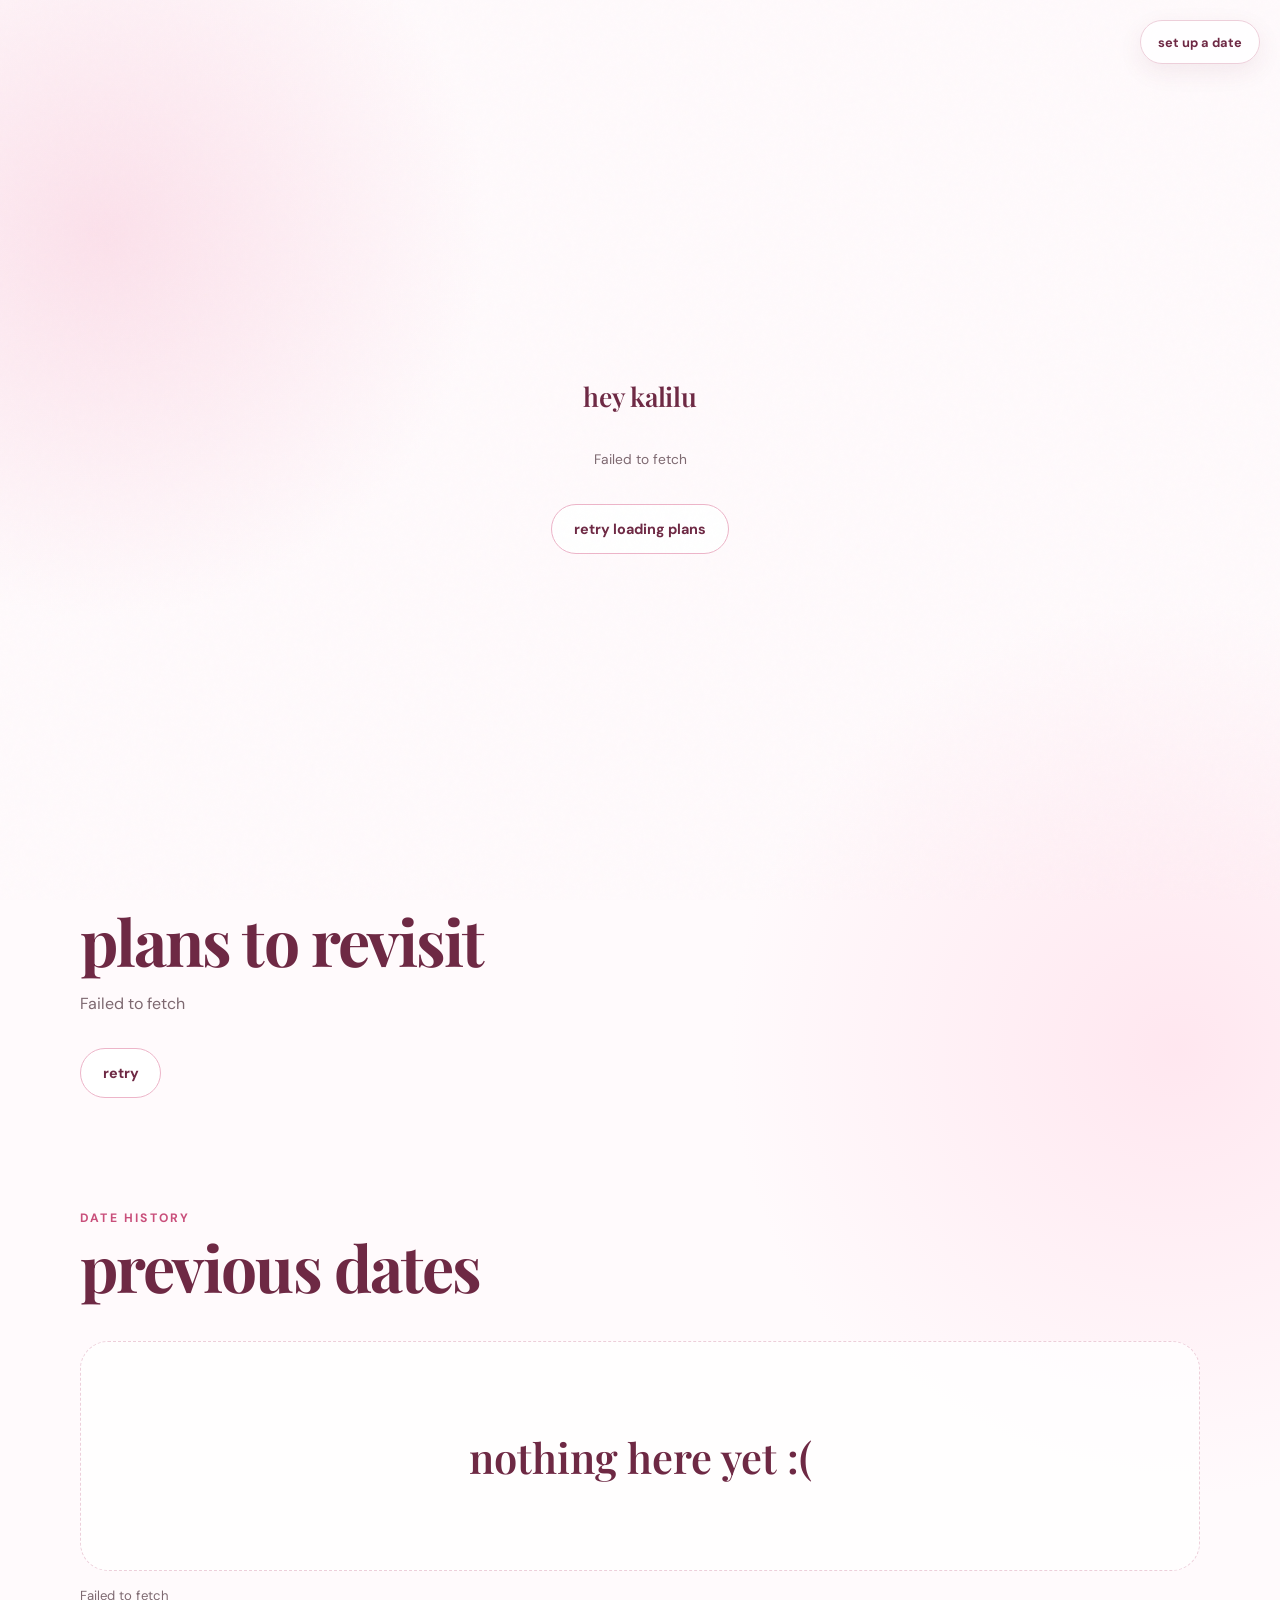
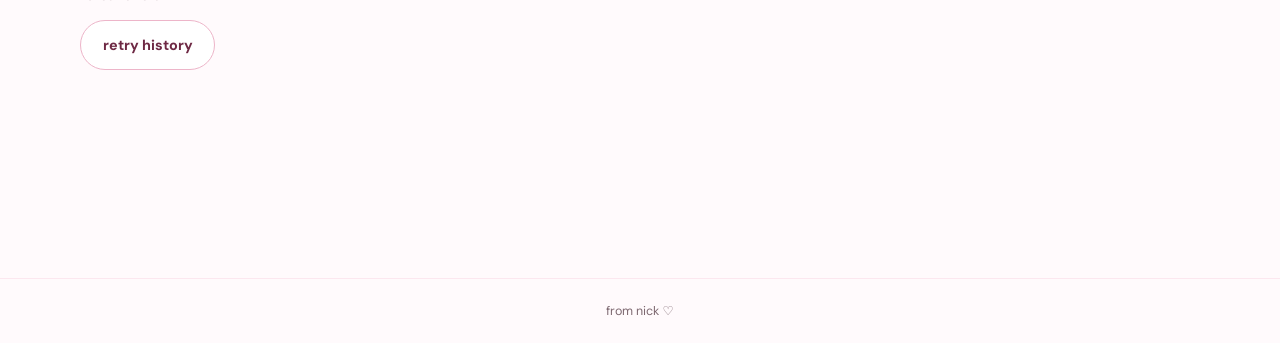
==== commit 29b2bfe0: "test" ====
--- a/index.html
+++ b/index.html
@@ -132,12 +132,12 @@
 
     </main>
 
-    <footer>from <span data-your-name>nicky</span> <span aria-hidden="true">♡</span></footer>
+    <footer>from nick <span aria-hidden="true">♡</span></footer>
 
     <script src="supabase-config.js"></script>
     <script src="shared-data.js"></script>
     <script src="common.js"></script>
-    <script src="photos.js"></script>
+    <script src="photos.js?v=2"></script>
     <script src="script.js"></script>
   </body>
 </html>
--- a/styles.css
+++ b/styles.css
@@ -364,9 +364,6 @@
 .photo-picker input { position: absolute; inset: 0; width: 100%; height: 100%; opacity: 0; cursor: pointer; }
 .photo-picker:focus-within { outline: 3px solid var(--rose-dark); outline-offset: 3px; }
 .photo-picker:has(input:disabled) { opacity: 0.5; }
-.photo-editor details { font-size: 0.85rem; color: var(--muted); }
-.photo-editor summary { cursor: pointer; padding-block: 0.5rem; }
-.photo-editor details p { font-size: 0.85rem; margin-bottom: 0.8rem; }
 .photo-preview { width: 100%; max-height: 320px; object-fit: contain; border-radius: 16px; }
 .photo-actions { display: flex; flex-wrap: wrap; gap: 0.5rem; }
 .photo-editor .photo-status { font-size: 0.85rem; }
@@ -515,12 +512,12 @@
 @media (prefers-reduced-motion: reduce) {
   *, *::before, *::after { scroll-behavior: auto !important; animation-duration: 0.01ms !important; animation-iteration-count: 1 !important; transition-duration: 0.01ms !important; }
 }
-
-/* Planning controls */
-.setup-card h1 { font-size: clamp(2rem, 7vw, 3rem); margin-block: 1rem; }
-#draft-status, #reply-status, #declined-status { color: var(--muted); line-height: 1.5; }
-#discard-draft, #retry-setup { margin-bottom: 1rem; }
-#more-history, #more-declined, #more-upcoming { margin-top: 1rem; }
-.upcoming-item a { color: var(--berry); overflow-wrap: anywhere; }
-[data-plan-reply] { white-space: pre-line; }
+
+/* Planning controls */
+.setup-card h1 { font-size: clamp(2rem, 7vw, 3rem); margin-block: 1rem; }
+#draft-status, #reply-status, #declined-status { color: var(--muted); line-height: 1.5; }
+#discard-draft, #retry-setup { margin-bottom: 1rem; }
+#more-history, #more-declined, #more-upcoming { margin-top: 1rem; }
+.upcoming-item a { color: var(--berry); overflow-wrap: anywhere; }
+[data-plan-reply] { white-space: pre-line; }
 #edit-plan { display: inline-block; margin: 0.8rem; }
